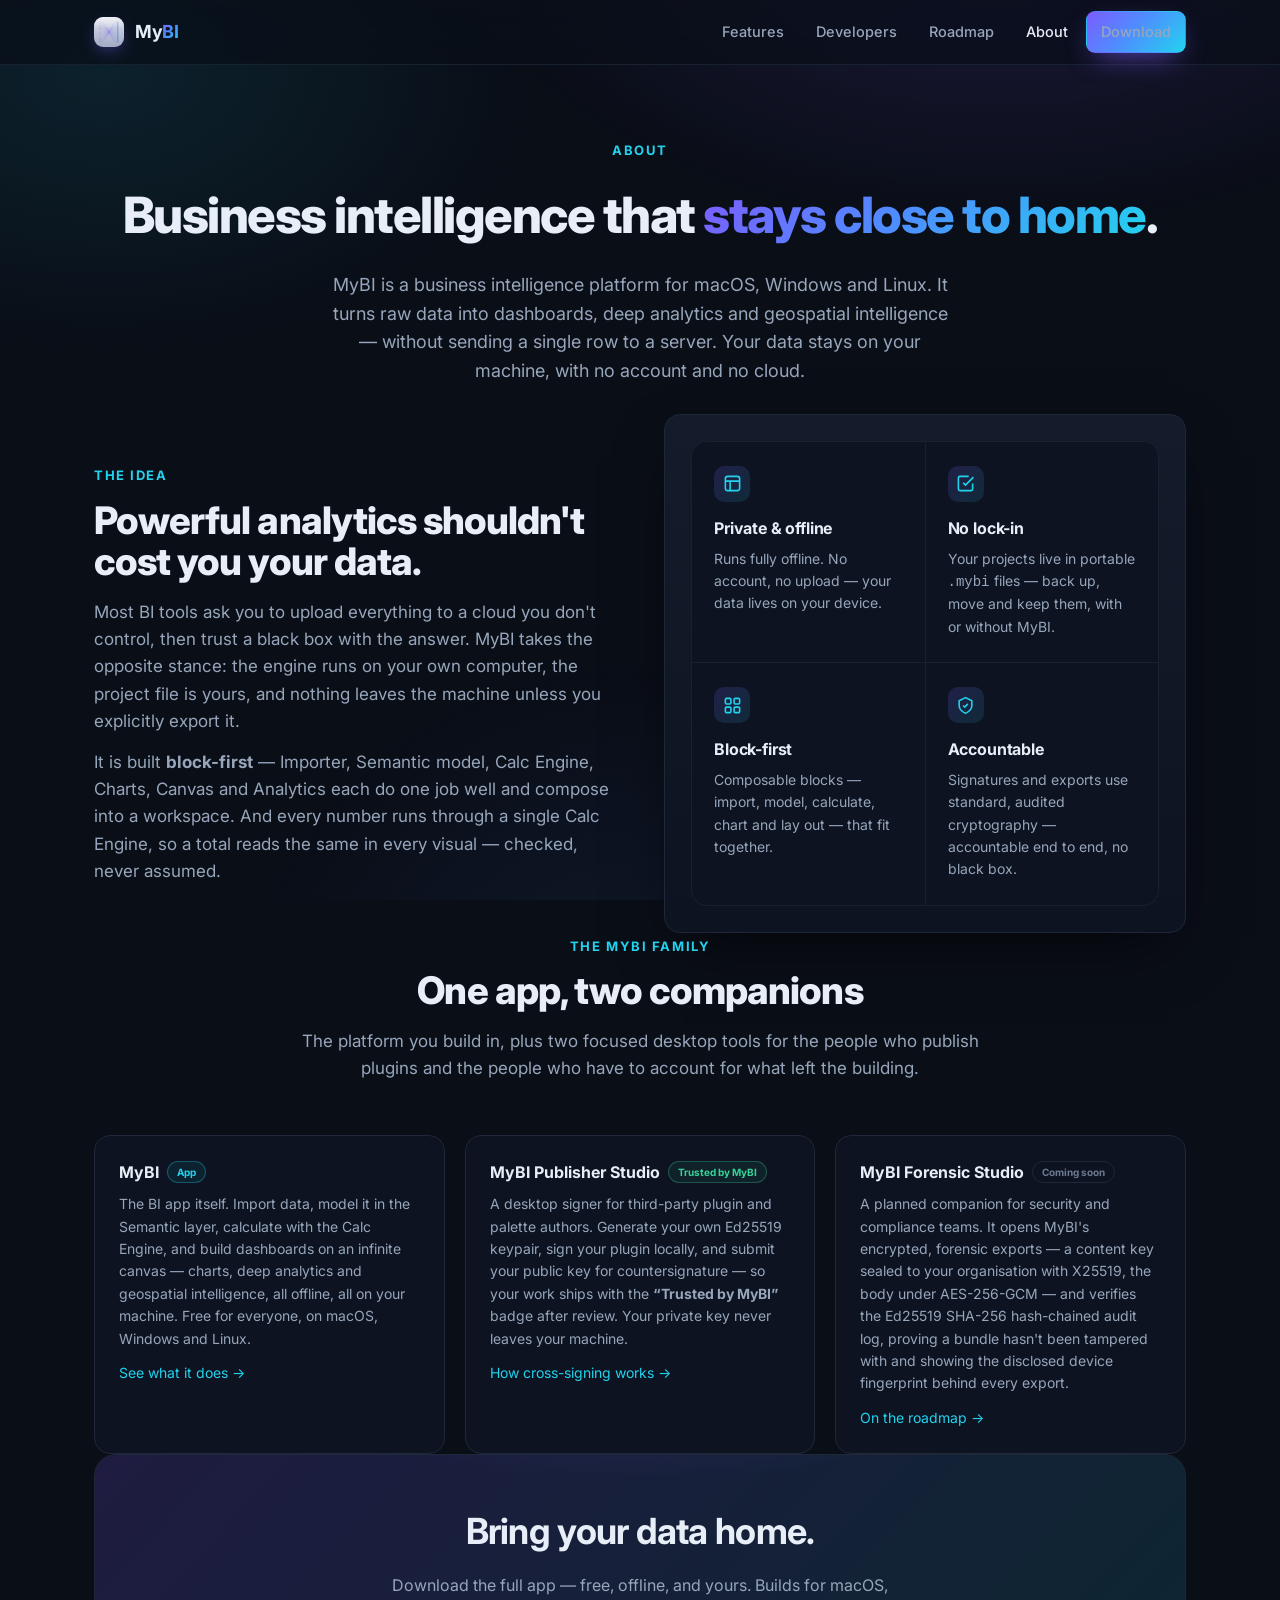
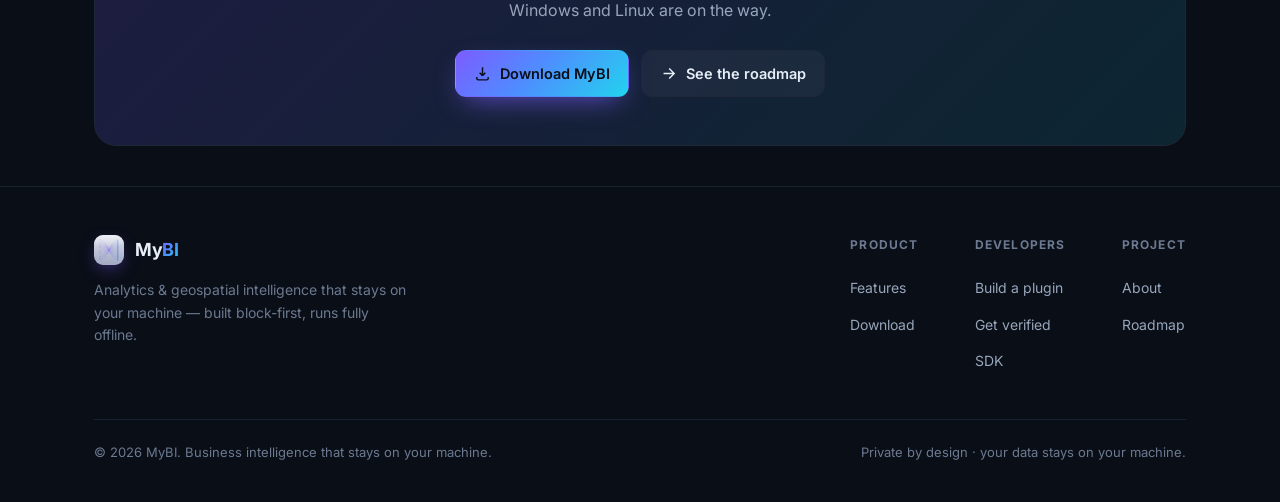
==== about.html @ 0aa57878 "Initial release" ====
<!DOCTYPE html>
<html lang="en">
<head>
<meta charset="UTF-8" />
<meta name="viewport" content="width=device-width, initial-scale=1" />
<title>MyBI — About</title>
<meta name="description" content="About MyBI — a business intelligence platform built block-first, with your data on your machine. Learn what MyBI stands for and meet the family of apps: MyBI, MyBI Publisher Studio and MyBI Forensic Studio." />
<meta name="theme-color" content="#0a0e17" />
<link rel="preconnect" href="https://fonts.googleapis.com" />
<link rel="preconnect" href="https://fonts.gstatic.com" crossorigin />
<link href="https://fonts.googleapis.com/css2?family=Inter:wght@400;500;600;700;800&display=swap" rel="stylesheet" />
<link rel="icon" type="image/svg+xml" href="assets/logo.svg" />
<meta property="og:title" content="MyBI — About" />
<meta property="og:description" content="A business intelligence platform built block-first — your data stays on your machine." />
<meta property="og:type" content="website" />
<link rel="stylesheet" href="assets/styles.css" />
</head>
<body>

<!-- ===================== NAV ===================== -->
<header class="nav">
  <div class="wrap nav-inner">
    <a class="brand" href="index.html" aria-label="MyBI home">
      <img class="logo" src="assets/logo.svg" alt="" aria-hidden="true" />
      <span>My<b>BI</b></span>
    </a>
    <nav class="nav-links">
      <a href="index.html#features">Features</a>
      <a href="build-plugin.html">Developers</a>
      <a href="roadmap.html">Roadmap</a>
      <a href="about.html" class="active">About</a>
      <a class="btn btn-primary btn-sm" href="index.html#download">Download</a>
    </nav>
  </div>
</header>

<main>

<!-- ===================== HERO ===================== -->
<section class="page-hero wrap">
  <span class="kicker">About</span>
  <h1>Business intelligence that <span class="g">stays close to home</span>.</h1>
  <p>MyBI is a business intelligence platform for macOS, Windows and Linux. It turns raw data into dashboards, deep analytics and geospatial intelligence — without sending a single row to a server. Your data stays on your machine, with no account and no cloud.</p>
</section>

<!-- ===================== STORY ===================== -->
<section class="wrap">
  <div class="split">
    <div>
      <span class="kicker">The idea</span>
      <h2 class="sec-title" style="text-align:left">Powerful analytics shouldn't cost you your data.</h2>
      <p class="sec-sub" style="margin:0 0 14px">Most BI tools ask you to upload everything to a cloud you don't control, then trust a black box with the answer. MyBI takes the opposite stance: the engine runs on your own computer, the project file is yours, and nothing leaves the machine unless you explicitly export it.</p>
      <p class="sec-sub" style="margin:0">It is built <b>block-first</b> — Importer, Semantic model, Calc Engine, Charts, Canvas and Analytics each do one job well and compose into a workspace. And every number runs through a single Calc Engine, so a total reads the same in every visual — checked, never assumed.</p>
    </div>
    <div class="split-media">
      <div class="principles" style="grid-template-columns:1fr 1fr">
        <div class="p">
          <div class="ic"><svg viewBox="0 0 24 24" fill="none" stroke="currentColor" stroke-width="2"><rect x="3" y="3" width="18" height="18" rx="3"/><path d="M3 9h18M9 21V9"/></svg></div>
          <h3>Private &amp; offline</h3>
          <p>Runs fully offline. No account, no upload — your data lives on your device.</p>
        </div>
        <div class="p">
          <div class="ic"><svg viewBox="0 0 24 24" fill="none" stroke="currentColor" stroke-width="2"><path d="M9 11l3 3L22 4"/><path d="M21 12v7a2 2 0 0 1-2 2H5a2 2 0 0 1-2-2V5a2 2 0 0 1 2-2h11"/></svg></div>
          <h3>No lock-in</h3>
          <p>Your projects live in portable <code>.mybi</code> files — back up, move and keep them, with or without MyBI.</p>
        </div>
        <div class="p">
          <div class="ic"><svg viewBox="0 0 24 24" fill="none" stroke="currentColor" stroke-width="2"><rect x="3" y="3" width="7" height="7" rx="1.5"/><rect x="14" y="3" width="7" height="7" rx="1.5"/><rect x="3" y="14" width="7" height="7" rx="1.5"/><rect x="14" y="14" width="7" height="7" rx="1.5"/></svg></div>
          <h3>Block-first</h3>
          <p>Composable blocks — import, model, calculate, chart and lay out — that fit together.</p>
        </div>
        <div class="p">
          <div class="ic"><svg viewBox="0 0 24 24" fill="none" stroke="currentColor" stroke-width="2"><path d="M12 2 4 6v6c0 5 3.4 7.7 8 10 4.6-2.3 8-5 8-10V6Z"/><path d="m9 12 2 2 4-4"/></svg></div>
          <h3>Accountable</h3>
          <p>Signatures and exports use standard, audited cryptography — accountable end to end, no black box.</p>
        </div>
      </div>
    </div>
  </div>
</section>

<!-- ===================== THE FAMILY ===================== -->
<section class="wrap">
  <div class="sec-head">
    <span class="kicker">The MyBI family</span>
    <h2 class="sec-title">One app, two companions</h2>
    <p class="sec-sub">The platform you build in, plus two focused desktop tools for the people who publish plugins and the people who have to account for what left the building.</p>
  </div>
  <div class="tiers">

    <div class="tier-card">
      <h3>MyBI <span class="badge mybi">App</span></h3>
      <p>The BI app itself. Import data, model it in the Semantic layer, calculate with the Calc Engine, and build dashboards on an infinite canvas — charts, deep analytics and geospatial intelligence, all offline, all on your machine. Free for everyone, on macOS, Windows and Linux.</p>
      <p style="margin-top:12px"><a href="index.html#features" style="color:var(--brand-2)">See what it does →</a></p>
    </div>

    <div class="tier-card">
      <h3>MyBI Publisher Studio <span class="badge trusted">Trusted by MyBI</span></h3>
      <p>A desktop signer for third-party plugin and palette authors. Generate your own Ed25519 keypair, sign your plugin locally, and submit your public key for countersignature — so your work ships with the <b>“Trusted by MyBI”</b> badge after review. Your private key never leaves your machine.</p>
      <p style="margin-top:12px"><a href="verify.html" style="color:var(--brand-2)">How cross-signing works →</a></p>
    </div>

    <div class="tier-card">
      <h3>MyBI Forensic Studio <span class="badge">Coming soon</span></h3>
      <p>A planned companion for security and compliance teams. It opens MyBI's encrypted, forensic exports — a content key sealed to your organisation with X25519, the body under AES-256-GCM — and verifies the Ed25519 SHA-256 hash-chained audit log, proving a bundle hasn't been tampered with and showing the disclosed device fingerprint behind every export.</p>
      <p style="margin-top:12px"><a href="roadmap.html" style="color:var(--brand-2)">On the roadmap →</a></p>
    </div>

  </div>
</section>



<!-- ===================== CTA ===================== -->
<section class="wrap">
  <div class="cta-band">
    <h2>Bring your data home.</h2>
    <p>Download the full app — free, offline, and yours. Builds for macOS, Windows and Linux are on the way.</p>
    <div class="hero-cta">
      <a class="btn btn-primary" href="index.html#download">
        <svg viewBox="0 0 24 24" fill="none" stroke="currentColor" stroke-width="2"><path d="M12 3v12m0 0 4-4m-4 4-4-4M4 17v2a2 2 0 0 0 2 2h12a2 2 0 0 0 2-2v-2"/></svg>
        Download MyBI
      </a>
      <a class="btn btn-ghost" href="roadmap.html">
        <svg viewBox="0 0 24 24" fill="none" stroke="currentColor" stroke-width="2"><path d="M5 12h14M13 5l7 7-7 7"/></svg>
        See the roadmap
      </a>
    </div>
  </div>
</section>

</main>

<footer>
  <div class="wrap">
    <div class="foot-grid">
      <div class="foot-brand">
        <a class="brand" href="index.html">
          <img class="logo" src="assets/logo.svg" alt="" aria-hidden="true" />
          <span>My<b>BI</b></span>
        </a>
        <p>Analytics &amp; geospatial intelligence that stays on your machine — built block-first, runs fully offline.</p>
      </div>
      <div class="foot-cols">
        <div class="foot-col">
          <h4>Product</h4>
          <a href="index.html#features">Features</a>
          <a href="index.html#download">Download</a>
        </div>
        <div class="foot-col">
          <h4>Developers</h4>
          <a href="build-plugin.html">Build a plugin</a>
          <a href="verify.html">Get verified</a>
          <a href="build-plugin.html">SDK</a>
        </div>
        <div class="foot-col">
          <h4>Project</h4>
          <a href="about.html">About</a>
          <a href="roadmap.html">Roadmap</a>
        </div>
      </div>
    </div>
    <div class="foot-bottom">
      <span>© <span id="year">2026</span> MyBI. Business intelligence that stays on your machine.</span>
      <span>Private by design · your data stays on your machine.</span>
    </div>
  </div>
</footer>

<script src="assets/main.js"></script>
</body>
</html>
---- assets/styles.css ----
/* MyBI — customer-facing site
   Pure static CSS, dark-first, responsive. No build step. */

:root {
  --bg: #0a0e17;
  --bg-soft: #0d1320;
  --panel: #111827;
  --panel-2: #141c2b;
  --border: #1e2838;
  --border-soft: #18212f;
  --text: #e7eef7;
  --muted: #97a6bb;
  --faint: #6b7a90;
  --brand: #7c5cff;
  --brand-2: #22d3ee;
  --brand-3: #4f8cff;
  --good: #36d399;
  --warn: #fbbf24;
  --idle: #5b6b82;
  --grad: linear-gradient(135deg, #7c5cff 0%, #4f8cff 45%, #22d3ee 100%);
  --grad-soft: linear-gradient(135deg, rgba(124,92,255,.18), rgba(34,211,238,.12));
  --shadow: 0 24px 60px -20px rgba(0,0,0,.7);
  --radius: 16px;
  --radius-sm: 10px;
  --maxw: 1140px;
  --font: "Inter", system-ui, -apple-system, "Segoe UI", Roboto, Helvetica, Arial, sans-serif;
  --mono: ui-monospace, SFMono-Regular, "SF Mono", Menlo, Consolas, monospace;
}

* { box-sizing: border-box; }

html { scroll-behavior: smooth; scroll-padding-top: 90px; }

body {
  margin: 0;
  font-family: var(--font);
  background: var(--bg);
  color: var(--text);
  line-height: 1.6;
  -webkit-font-smoothing: antialiased;
  text-rendering: optimizeLegibility;
  overflow-x: hidden;
}

/* ambient background glow */
body::before {
  content: "";
  position: fixed;
  inset: 0;
  z-index: -1;
  background:
    radial-gradient(900px 500px at 78% -8%, rgba(124,92,255,.16), transparent 60%),
    radial-gradient(800px 520px at 8% 8%, rgba(34,211,238,.10), transparent 55%),
    radial-gradient(700px 700px at 50% 120%, rgba(79,140,255,.10), transparent 60%);
}

a { color: inherit; text-decoration: none; }
img { max-width: 100%; display: block; }

.wrap { width: 100%; max-width: var(--maxw); margin: 0 auto; padding: 0 24px; }

/* ---------- Nav ---------- */
.nav {
  position: sticky;
  top: 0;
  z-index: 50;
  backdrop-filter: saturate(140%) blur(14px);
  background: rgba(10,14,23,.72);
  border-bottom: 1px solid var(--border-soft);
}
.nav-inner {
  display: flex;
  align-items: center;
  gap: 28px;
  height: 64px;
}
.brand { display: flex; align-items: center; gap: 11px; font-weight: 700; letter-spacing: -.02em; font-size: 18px; }
.brand .logo { width: 30px; height: 30px; border-radius: 9px; flex: 0 0 auto; box-shadow: 0 6px 18px -6px rgba(124,92,255,.7); }
.brand b { background: var(--grad); -webkit-background-clip: text; background-clip: text; color: transparent; }
.nav-links { display: flex; gap: 4px; margin-left: auto; align-items: center; }
.nav-links a {
  padding: 8px 14px; border-radius: 9px; color: var(--muted);
  font-size: 14.5px; font-weight: 500; transition: color .15s, background .15s;
}
.nav-links a:hover { color: var(--text); background: rgba(255,255,255,.04); }
.nav-links a.active { color: var(--text); }

/* ---------- Buttons ---------- */
.btn {
  display: inline-flex; align-items: center; gap: 9px;
  padding: 11px 18px; border-radius: 11px; font-weight: 600; font-size: 14.5px;
  border: 1px solid transparent; cursor: pointer; transition: transform .12s, box-shadow .18s, background .18s, border-color .18s;
  white-space: nowrap;
}
.btn svg { width: 17px; height: 17px; }
.btn-primary { background: var(--grad); color: #0a0e17; box-shadow: 0 10px 28px -10px rgba(124,92,255,.8); }
.btn-primary:hover { transform: translateY(-1px); box-shadow: 0 16px 36px -12px rgba(124,92,255,.9); }
.btn-ghost { background: rgba(255,255,255,.04); border-color: var(--border); color: var(--text); }
.btn-ghost:hover { background: rgba(255,255,255,.08); border-color: #2a3850; }
.btn-sm { padding: 8px 14px; font-size: 13.5px; border-radius: 9px; }

/* ---------- Hero ---------- */
.hero { padding: 84px 0 56px; position: relative; }
.hero-grid { display: grid; grid-template-columns: 1.05fr .95fr; gap: 56px; align-items: center; }
.eyebrow {
  display: inline-flex; align-items: center; gap: 8px; font-size: 13px; font-weight: 600;
  color: var(--brand-2); background: rgba(34,211,238,.08); border: 1px solid rgba(34,211,238,.2);
  padding: 5px 12px; border-radius: 999px; margin-bottom: 22px; letter-spacing: .01em;
}
.eyebrow .dot { width: 7px; height: 7px; border-radius: 50%; background: var(--brand-2); box-shadow: 0 0 10px var(--brand-2); }
h1.hero-title {
  font-size: clamp(38px, 5.4vw, 60px); line-height: 1.04; letter-spacing: -.03em;
  margin: 0 0 20px; font-weight: 800;
}
h1.hero-title .g { background: var(--grad); -webkit-background-clip: text; background-clip: text; color: transparent; }
.hero-sub { font-size: clamp(16px, 1.5vw, 19px); color: var(--muted); max-width: 560px; margin: 0 0 30px; }
.hero-cta { display: flex; gap: 12px; flex-wrap: wrap; align-items: center; }
.hero-meta { display: flex; gap: 20px; flex-wrap: wrap; margin-top: 30px; color: var(--faint); font-size: 13.5px; }
.hero-meta span { display: inline-flex; align-items: center; gap: 7px; }
.hero-meta svg { width: 15px; height: 15px; color: var(--brand-2); }

/* ---------- App mockup ---------- */
.mock {
  height: 400px; display: flex; flex-direction: column;
  border: 1px solid var(--border); border-radius: 16px; overflow: hidden;
  background: linear-gradient(180deg, #0e1623, #0b111c);
  box-shadow: var(--shadow); position: relative;
}
.mock::after { content:""; position:absolute; inset:0; pointer-events:none; box-shadow: inset 0 1px 0 rgba(255,255,255,.04); border-radius:16px; }
.mock-bar { flex: 0 0 auto; display: flex; align-items: center; gap: 7px; padding: 11px 14px; border-bottom: 1px solid var(--border-soft); background: rgba(255,255,255,.015); }
.mock-bar i { width: 11px; height: 11px; border-radius: 50%; display: inline-block; }
.mock-bar i:nth-child(1){ background:#ff5f57; } .mock-bar i:nth-child(2){ background:#febc2e; } .mock-bar i:nth-child(3){ background:#28c840; }
.mock-bar .tt { margin-left: 10px; font-size: 12px; color: var(--faint); font-family: var(--mono); }
.mock-body { display: grid; grid-template-columns: 46px 1fr; flex: 1; min-height: 0; }
.mock-rail { position: relative; border-right: 1px solid var(--border-soft); padding: 8px 0; display: flex; flex-direction: column; gap: 8px; align-items: center; }
.rail-pill { position: absolute; left: 8px; top: 8px; width: 30px; height: 30px; border-radius: 9px; background: var(--grad); box-shadow: 0 6px 16px -8px rgba(124,92,255,.85); transition: transform .45s cubic-bezier(.4,0,.2,1); z-index: 0; }
.mr-ic { position: relative; z-index: 1; width: 30px; height: 30px; border-radius: 9px; display: grid; place-items: center; color: var(--muted); transition: color .3s; }
.mr-ic svg { width: 16px; height: 16px; }
.mr-ic.on { color: #fff; }
.mock-canvas { padding: 16px; display: grid; grid-template-columns: 1fr 1fr; grid-auto-rows: minmax(78px, auto); gap: 12px; }
.card-mini { border: 1px solid var(--border-soft); border-radius: 10px; background: rgba(255,255,255,.02); padding: 12px; display:flex; flex-direction:column; gap:9px; }
.card-mini .lbl { font-size: 10.5px; color: var(--faint); text-transform: uppercase; letter-spacing: .08em; }
.kpi .num { font-size: 24px; font-weight: 800; letter-spacing: -.02em; }
.kpi .num.g { background: var(--grad); -webkit-background-clip:text; background-clip:text; color:transparent; }
.bars { display: flex; align-items: flex-end; gap: 7px; height: 62px; }
.bars span { flex: 1; border-radius: 4px 4px 0 0; background: linear-gradient(180deg, var(--brand), rgba(124,92,255,.25)); }
.bars span:nth-child(2){ background: linear-gradient(180deg, var(--brand-3), rgba(79,140,255,.25)); }
.bars span:nth-child(3){ background: linear-gradient(180deg, var(--brand-2), rgba(34,211,238,.25)); }
.spark { height: 62px; width: 100%; }
.donut { width: 60px; height: 60px; border-radius: 50%; margin: 2px auto; background:
  conic-gradient(var(--brand) 0 38%, var(--brand-3) 38% 67%, var(--brand-2) 67% 100%); position: relative; }
.donut::after { content:""; position:absolute; inset:14px; border-radius:50%; background:#0c1320; }
.span-2 { grid-column: span 2; }

/* hero auto-playing showcase (carousel of areas) */
.mock-progress { flex: 0 0 auto; height: 2px; background: rgba(255,255,255,.06); }
.mock-progress > i { display: block; height: 100%; width: 0; background: var(--grad); }
.mock-stage { position: relative; flex: 1; min-height: 0; overflow: hidden; }
.mock-slide { position: absolute; inset: 0; opacity: 0; transform: translateY(10px); transition: opacity .5s ease, transform .5s ease; pointer-events: none; }
.mock-slide.on { opacity: 1; transform: none; }
.mock-pad { padding: 14px 16px; height: 100%; box-sizing: border-box; display: flex; flex-direction: column; }
.mock-pad.mid { justify-content: center; }
.mock-pad.mock-center { display: grid; place-items: center; }
.mock-pad .side-title { font-size: 10px; text-transform: uppercase; letter-spacing: .08em; color: var(--faint); margin: 0 0 10px; }
.mini-tbl { width: 100%; border-collapse: collapse; font-size: 11.5px; }
.mini-tbl th { text-align: left; color: var(--faint); font-weight: 600; text-transform: uppercase; font-size: 9px; letter-spacing: .04em; padding: 6px 10px; background: rgba(255,255,255,.03); border-bottom: 1px solid var(--border-soft); }
.mini-tbl td { color: var(--muted); padding: 7px 10px; border-bottom: 1px solid var(--border-soft); }
.mini-tbl td:nth-child(n+2) { text-align: right; font-variant-numeric: tabular-nums; color: var(--text); }
.mini-tbl tr:hover td { background: rgba(255,255,255,.02); }
.mini-model { width: 100%; height: auto; max-height: 100%; }
.mock-pad .plug { padding: 8px; border: 1px solid var(--border-soft); border-radius: 9px; margin-bottom: 8px; background: rgba(255,255,255,.02); }
.mock-pad .prow { padding: 8px; border: 1px solid var(--border-soft); border-radius: 9px; margin-bottom: 8px; background: rgba(255,255,255,.02); }
.mock-cap { flex: 0 0 auto; display: flex; align-items: center; justify-content: space-between; gap: 10px; padding: 9px 14px; border-top: 1px solid var(--border-soft); background: rgba(255,255,255,.015); }
.mock-cap .cap-txt { font-size: 11.5px; color: var(--muted); }
.mock-cap .cap-txt b { color: var(--text); }
.mock-cap .cap-dots { display: flex; gap: 5px; align-items: center; }
.mock-cap .cap-dots i { width: 6px; height: 6px; border-radius: 50%; background: rgba(255,255,255,.16); transition: background .3s, width .3s; }
.mock-cap .cap-dots i.on { width: 16px; border-radius: 3px; background: var(--grad); }

/* ---------- Section scaffolding ---------- */
section { padding: 80px 0; }
.sec-head { max-width: 720px; margin: 0 auto 52px; text-align: center; }
.sec-head.left { text-align: left; margin-left: 0; }
.kicker { display: inline-block; color: var(--brand-2); font-weight: 700; font-size: 13px; letter-spacing: .12em; text-transform: uppercase; margin-bottom: 6px; }
h2.sec-title { font-size: clamp(27px, 3.4vw, 38px); letter-spacing: -.025em; margin: 8px 0 16px; font-weight: 800; line-height: 1.1; }
.sec-sub { color: var(--muted); font-size: 17px; margin: 0; }

/* ---------- Principles strip ---------- */
.principles { display: grid; grid-template-columns: repeat(4, 1fr); gap: 1px; background: var(--border-soft); border: 1px solid var(--border-soft); border-radius: var(--radius); overflow: hidden; }
.principles .p { background: var(--bg-soft); padding: 24px 22px; }
.principles .p .ic { width: 36px; height: 36px; border-radius: 10px; background: var(--grad-soft); display: grid; place-items: center; margin-bottom: 14px; color: var(--brand-2); }
.principles .p .ic svg { width: 19px; height: 19px; }
.principles .p h3 { font-size: 16px; margin: 0 0 6px; letter-spacing: -.01em; }
.principles .p p { margin: 0; color: var(--muted); font-size: 14px; }

/* ---------- Feature grid ---------- */
.features { display: grid; grid-template-columns: repeat(3, 1fr); gap: 22px; }
.feature {
  border: 1px solid var(--border); border-radius: var(--radius); background: linear-gradient(180deg, var(--panel), var(--bg-soft));
  padding: 26px 24px; transition: transform .16s, border-color .16s, box-shadow .16s; position: relative;
}
.feature:hover { transform: translateY(-3px); border-color: #2b3a54; box-shadow: 0 20px 40px -24px rgba(0,0,0,.8); }
.feature .ic { width: 44px; height: 44px; border-radius: 12px; background: var(--grad-soft); border: 1px solid var(--border); display: grid; place-items: center; color: var(--brand-2); margin-bottom: 18px; }
.feature .ic svg { width: 22px; height: 22px; }
.feature h3 { margin: 0 0 11px; font-size: 18.5px; letter-spacing: -.015em; }
.feature p { margin: 0; color: var(--muted); font-size: 14.5px; }
.feature .tag { position: absolute; top: 20px; right: 20px; font-size: 11px; font-weight: 700; color: var(--warn); background: rgba(251,191,36,.1); border: 1px solid rgba(251,191,36,.25); padding: 3px 9px; border-radius: 999px; }

/* ---------- Split highlight ---------- */
.split { display: grid; grid-template-columns: 1fr 1fr; gap: 48px; align-items: center; }
.split.rev .split-media { order: -1; }
.split-media {
  border: 1px solid var(--border); border-radius: var(--radius); padding: 26px; background: linear-gradient(180deg, var(--panel-2), var(--bg-soft));
  box-shadow: var(--shadow);
}
.bullet-list { list-style: none; padding: 0; margin: 22px 0 0; display: grid; gap: 14px; }
.bullet-list li { display: flex; gap: 12px; color: var(--muted); font-size: 15px; }
.bullet-list li svg { width: 20px; height: 20px; color: var(--good); flex: 0 0 auto; margin-top: 2px; }
.bullet-list li b { color: var(--text); font-weight: 600; }

/* flow diagram (one source of truth) */
.flow { display: grid; gap: 12px; }
.flow .node { border: 1px solid var(--border-soft); border-radius: 12px; padding: 13px 16px; background: rgba(255,255,255,.02); display: flex; align-items: center; gap: 12px; font-size: 14px; }
.flow .node .b { width: 30px; height: 30px; border-radius: 8px; background: var(--grad-soft); display:grid; place-items:center; color: var(--brand-2); flex:0 0 auto; }
.flow .node .b svg { width: 16px; height: 16px; }
.flow .core { background: var(--grad); color: #0a0e17; border-color: transparent; font-weight: 700; }
.flow .core .b { background: rgba(10,14,23,.18); color: #0a0e17; }
.flow .arrow { text-align: center; color: var(--faint); font-size: 18px; line-height: 1; }
.flow .row { display: grid; grid-template-columns: 1fr 1fr; gap: 12px; }

/* ai chips */
.ai-chips { display: flex; flex-wrap: wrap; gap: 10px; margin-top: 6px; }
.ai-chip { border: 1px solid var(--border); background: rgba(255,255,255,.03); border-radius: 999px; padding: 8px 15px; font-size: 13.5px; color: var(--muted); display:inline-flex; align-items:center; gap:8px; }
.ai-chip .dot { width: 8px; height: 8px; border-radius: 50%; background: var(--brand-2); }

/* ---------- Open source / trust ---------- */
.trust-lead {
  border: 1px solid var(--border); border-radius: var(--radius); padding: 30px 32px;
  background: var(--grad-soft); display: grid; grid-template-columns: 1fr auto; gap: 26px;
  align-items: center; margin-bottom: 18px; position: relative; overflow: hidden;
}
.trust-lead::before { content:""; position:absolute; inset:0; background: radial-gradient(520px 180px at 12% -30%, rgba(124,92,255,.22), transparent 70%); pointer-events:none; }
.trust-lead .tl-txt { position: relative; }
.trust-lead h3 { margin: 0 0 8px; font-size: 21px; letter-spacing: -.02em; }
.trust-lead p { margin: 0; color: var(--muted); font-size: 15px; max-width: 620px; }
.trust-lead .tl-cta { position: relative; display: flex; gap: 10px; flex-wrap: wrap; }
.feature--open .ic { color: var(--good); background: rgba(54,211,153,.1); border-color: rgba(54,211,153,.22); }
.trust-note {
  display: flex; gap: 12px; align-items: flex-start; margin-top: 18px; padding: 16px 18px;
  border: 1px solid var(--border-soft); border-radius: 12px; background: rgba(255,255,255,.02);
  color: var(--muted); font-size: 14px;
}
.trust-note svg { width: 19px; height: 19px; color: var(--brand-2); flex: 0 0 auto; margin-top: 1px; }
.trust-note b { color: var(--text); }

/* ---------- Tech strip ---------- */
.tech { display: grid; grid-template-columns: repeat(4,1fr); gap: 16px; }
.tech .t { border: 1px solid var(--border); border-radius: 12px; padding: 20px; background: var(--bg-soft); }
.tech .t .k { font-family: var(--mono); font-size: 12px; color: var(--brand-2); letter-spacing: .02em; }
.tech .t .v { font-weight: 700; margin-top: 6px; font-size: 15.5px; letter-spacing: -.01em; }
.tech .t p { margin: 6px 0 0; color: var(--faint); font-size: 13px; }

/* ---------- Download ---------- */
.download { position: relative; }
.dl-grid { display: grid; grid-template-columns: repeat(3, 1fr); gap: 16px; margin-top: 8px; }
.dl-card {
  border: 1px solid var(--border); border-radius: var(--radius); padding: 26px 22px; text-align: center;
  background: linear-gradient(180deg, var(--panel), var(--bg-soft)); position: relative; overflow: hidden;
}
.dl-card .os { width: 46px; height: 46px; margin: 0 auto 14px; color: var(--text); }
.dl-card .os svg { width: 100%; height: 100%; }
.dl-card h3 { margin: 0 0 4px; font-size: 18px; }
.dl-card .desc { color: var(--faint); font-size: 13px; margin: 0 0 18px; min-height: 34px; }
.dl-btn {
  width: 100%; display: inline-flex; align-items: center; justify-content: center; gap: 9px;
  padding: 11px 16px; border-radius: 10px; font-weight: 600; font-size: 14px;
  background: rgba(255,255,255,.04); border: 1px solid var(--border); color: var(--muted); cursor: not-allowed;
}
.dl-btn .soon { font-size: 11px; font-weight: 700; color: var(--warn); background: rgba(251,191,36,.12); border: 1px solid rgba(251,191,36,.28); padding: 2px 8px; border-radius: 999px; }
.dl-card.store { background: linear-gradient(180deg, var(--panel-2), var(--bg-soft)); }
.dl-note { text-align: center; color: var(--faint); font-size: 13.5px; margin-top: 22px; }
.dl-note a { color: var(--brand-2); border-bottom: 1px dotted rgba(34,211,238,.4); }

/* ---------- CTA banner ---------- */
.cta-band {
  border: 1px solid var(--border); border-radius: 22px; padding: 48px; text-align: center;
  background: var(--grad-soft); position: relative; overflow: hidden;
}
.cta-band::before { content:""; position:absolute; inset:0; background: radial-gradient(600px 200px at 50% -40%, rgba(124,92,255,.25), transparent 70%); }
.cta-band h2 { font-size: clamp(26px, 3.4vw, 36px); margin: 0 0 12px; letter-spacing: -.02em; position: relative; }
.cta-band p { color: var(--muted); margin: 0 auto 26px; max-width: 540px; position: relative; }
.cta-band .hero-cta { justify-content: center; position: relative; }

/* ---------- Footer ---------- */
footer { border-top: 1px solid var(--border-soft); padding: 48px 0 40px; margin-top: 40px; }
.foot-grid { display: flex; justify-content: space-between; align-items: flex-start; gap: 40px; flex-wrap: wrap; }
.foot-brand { max-width: 320px; }
.foot-brand p { color: var(--faint); font-size: 14px; margin: 14px 0 0; }
.foot-cols { display: flex; gap: 56px; flex-wrap: wrap; }
.foot-col h4 { font-size: 12px; text-transform: uppercase; letter-spacing: .1em; color: var(--faint); margin: 0 0 16px; }
.foot-col a { display: block; color: var(--muted); font-size: 14px; padding: 7px 0; }
.foot-col a:hover { color: var(--text); }
.foot-bottom { display: flex; justify-content: space-between; gap: 16px; flex-wrap: wrap; margin-top: 40px; padding-top: 22px; border-top: 1px solid var(--border-soft); color: var(--faint); font-size: 13px; }
.badge-oss { display:inline-flex; align-items:center; gap:7px; border:1px solid var(--border); border-radius:999px; padding:5px 12px; font-size:12.5px; color:var(--muted); }

/* ---------- Roadmap page ---------- */
.rm-stats { display: grid; grid-template-columns: repeat(4, 1fr); gap: 16px; margin: 8px 0 8px; }
.rm-stat { border: 1px solid var(--border); border-radius: var(--radius); padding: 22px; background: var(--bg-soft); text-align: center; }
.rm-stat .n { font-size: 34px; font-weight: 800; letter-spacing: -.03em; line-height: 1; }
.rm-stat .n.g { background: var(--grad); -webkit-background-clip:text; background-clip:text; color:transparent; }
.rm-stat .l { color: var(--muted); font-size: 13.5px; margin-top: 8px; }
.progress-track { height: 12px; border-radius: 999px; background: var(--panel); border: 1px solid var(--border); overflow: hidden; display: flex; margin: 26px 0 6px; }
.progress-track .seg-done { background: var(--grad); }
.progress-track .seg-prog { background: repeating-linear-gradient(45deg, var(--warn), var(--warn) 6px, rgba(251,191,36,.55) 6px, rgba(251,191,36,.55) 12px); }
.progress-legend { display: flex; gap: 20px; flex-wrap: wrap; color: var(--muted); font-size: 13.5px; justify-content: center; margin-top: 14px; }
.progress-legend span { display: inline-flex; align-items: center; gap: 8px; }
.dotsq { width: 11px; height: 11px; border-radius: 3px; display: inline-block; }
.dotsq.done { background: var(--brand); } .dotsq.prog { background: var(--warn); } .dotsq.idle { background: var(--idle); }

.rm-group { margin-top: 40px; }
.rm-group > h3 { font-size: 14px; text-transform: uppercase; letter-spacing: .1em; color: var(--brand-2); margin: 0 0 4px; }
.rm-group > .gd { color: var(--faint); font-size: 14px; margin: 0 0 18px; }
.timeline { position: relative; padding-left: 28px; }
.timeline::before { content:""; position:absolute; left: 7px; top: 6px; bottom: 6px; width: 2px; background: var(--border); }
.rm-item { position: relative; padding: 0 0 22px; }
.rm-item::before { content:""; position:absolute; left: -28px; top: 5px; width: 16px; height: 16px; border-radius: 50%; background: var(--bg); border: 3px solid var(--idle); }
.rm-item.done::before { border-color: var(--brand); background: var(--brand); box-shadow: 0 0 0 4px rgba(124,92,255,.12); }
.rm-item.prog::before { border-color: var(--warn); box-shadow: 0 0 0 4px rgba(251,191,36,.12); }
.rm-row { border: 1px solid var(--border); border-radius: 12px; padding: 16px 18px; background: var(--bg-soft); transition: border-color .15s, transform .15s; }
.rm-item.done .rm-row { border-color: rgba(124,92,255,.3); }
.rm-row:hover { transform: translateX(2px); border-color: #2b3a54; }
.rm-row .top { display: flex; align-items: center; gap: 12px; flex-wrap: wrap; }
.rm-ph { font-family: var(--mono); font-size: 12px; color: var(--brand-2); background: rgba(34,211,238,.08); border: 1px solid rgba(34,211,238,.2); padding: 2px 9px; border-radius: 7px; }
.rm-row h4 { margin: 0; font-size: 16px; letter-spacing: -.01em; flex: 1 1 auto; min-width: 200px; }
.status { font-size: 11.5px; font-weight: 700; padding: 3px 11px; border-radius: 999px; display:inline-flex; align-items:center; gap:6px; white-space: nowrap; }
.status.done { color: var(--good); background: rgba(54,211,153,.1); border: 1px solid rgba(54,211,153,.28); }
.status.prog { color: var(--warn); background: rgba(251,191,36,.1); border: 1px solid rgba(251,191,36,.28); }
.status.idle { color: var(--faint); background: rgba(91,107,130,.1); border: 1px solid rgba(91,107,130,.3); }
.rm-row p { margin: 9px 0 0; color: var(--muted); font-size: 14px; }

.page-hero { padding: 72px 0 28px; text-align: center; }
.page-hero h1 { font-size: clamp(34px, 5vw, 50px); letter-spacing: -.03em; margin: 8px 0 16px; font-weight: 800; }
.page-hero h1 .g { background: var(--grad); -webkit-background-clip:text; background-clip:text; color:transparent; }
.page-hero p { color: var(--muted); font-size: 18px; max-width: 620px; margin: 0 auto; }

/* ---------- Interactive workspace demo ---------- */
.demo-wrap { overflow-x: auto; -webkit-overflow-scrolling: touch; border-radius: 16px; padding-bottom: 2px; }
.demo-win {
  min-width: 820px; max-width: 1040px; height: 600px; margin: 0 auto;
  display: flex; flex-direction: column;
  border: 1px solid var(--border); border-radius: 16px; overflow: hidden;
  background: linear-gradient(180deg, #0e1623, #0b111c); box-shadow: var(--shadow);
}
.demo-titlebar { display: flex; align-items: center; gap: 7px; padding: 10px 14px; border-bottom: 1px solid var(--border-soft); background: rgba(255,255,255,.015); }
.demo-titlebar i { width: 11px; height: 11px; border-radius: 50%; }
.demo-titlebar i:nth-child(1){ background:#ff5f57; } .demo-titlebar i:nth-child(2){ background:#febc2e; } .demo-titlebar i:nth-child(3){ background:#28c840; }
.demo-titlebar .ttl { margin-left: 10px; font-family: var(--mono); font-size: 12px; color: var(--faint); }

/* app top bar (breadcrumb + actions, like the real app) */
.demo-topbar { flex: 0 0 auto; display: flex; align-items: center; gap: 8px; padding: 9px 14px; border-bottom: 1px solid var(--border-soft); background: rgba(255,255,255,.02); }
.demo-topbar .tl { width: 11px; height: 11px; border-radius: 50%; flex: 0 0 auto; }
.demo-topbar .tl.r { background: #ff5f57; } .demo-topbar .tl.y { background: #febc2e; } .demo-topbar .tl.g { background: #28c840; }
.crumb { display: inline-flex; align-items: center; gap: 6px; font-size: 13px; color: var(--text); padding: 3px 8px; border-radius: 7px; cursor: default; white-space: nowrap; }
.crumb:first-of-type { margin-left: 6px; }
.crumb:hover { background: rgba(255,255,255,.05); }
.crumb svg { width: 14px; height: 14px; color: var(--brand-2); }
.crumb .car { color: var(--faint); font-size: 10px; }
.crumb-sep { color: var(--faint); }
.top-actions { margin-left: auto; display: flex; align-items: center; gap: 3px; }
.tac { font-size: 12.5px; color: var(--muted); padding: 6px 11px; border-radius: 8px; display: inline-flex; align-items: center; gap: 6px; cursor: default; white-space: nowrap; }
.tac:hover { background: rgba(255,255,255,.05); color: var(--text); }
.tac svg { width: 14px; height: 14px; }
.tac.pub { background: var(--grad); color: #0a0e17; font-weight: 600; }
.tac.pub:hover { color: #0a0e17; }
.demo-menu { display: flex; gap: 2px; padding: 5px 10px; border-bottom: 1px solid var(--border-soft); font-size: 12.5px; color: var(--muted); flex-wrap: wrap; }
.demo-menu span { padding: 3px 9px; border-radius: 6px; cursor: default; }
.demo-menu span:hover { background: rgba(255,255,255,.05); color: var(--text); }

.demo-ribbon { border-bottom: 1px solid var(--border-soft); }
.demo-tabs { display: flex; gap: 2px; padding: 0 10px; border-bottom: 1px solid var(--border-soft); }
.demo-tab { padding: 9px 14px; font-size: 13px; color: var(--muted); cursor: pointer; border-bottom: 2px solid transparent; margin-bottom: -1px; user-select: none; }
.demo-tab:hover { color: var(--text); }
.demo-tab.active { color: var(--text); border-bottom-color: var(--brand); }
.demo-ribbon-row { display: flex; align-items: stretch; gap: 0; padding: 8px 12px 5px; overflow-x: auto; background: rgba(255,255,255,.012); }
.rb-group { display: flex; flex-direction: column; align-items: center; padding: 0 12px; border-right: 1px solid var(--border-soft); }
.rb-group:last-child { border-right: none; }
.rb-btns { display: flex; gap: 2px; flex: 1; align-items: flex-start; }
.rb-glabel { font-size: 10px; color: var(--faint); margin-top: 5px; white-space: nowrap; letter-spacing: .02em; }
.rb-btn { display: flex; flex-direction: column; align-items: center; gap: 6px; padding: 6px 8px; border-radius: 8px; border: 1px solid transparent; min-width: 50px; cursor: pointer; color: var(--muted); user-select: none; }
.rb-btn:hover { background: rgba(255,255,255,.05); border-color: var(--border-soft); color: var(--text); }
.rb-btn:active { transform: translateY(1px); }
.rb-btn svg { width: 18px; height: 18px; color: var(--brand-2); }
.rb-btn span { font-size: 11px; }
.rb-sep { width: 1px; align-self: stretch; background: var(--border-soft); margin: 4px 4px; }

/* body = left rail | middle | right rail (rails run full height; ribbon lives in the middle, not over the rails) */
.demo-body { display: grid; grid-template-columns: 46px 1fr 46px; flex: 1; min-height: 0; }
.demo-body.no-rb { grid-template-columns: 46px 1fr; }
.demo-mid { display: flex; flex-direction: column; min-width: 0; min-height: 0; }
.demo-content { display: grid; flex: 1; min-height: 0; }
.demo-content.c-lcr { grid-template-columns: 196px 1fr 200px; }   /* side · centre · right */
.demo-content.c-cr  { grid-template-columns: 1fr 200px; }          /* centre · right (no side) */
.demo-content.c-lc  { grid-template-columns: 196px 1fr; }          /* side · centre (no right) */
.demo-actbar, .demo-rightbar { display: flex; flex-direction: column; align-items: center; gap: 6px; padding: 10px 0; }
.demo-actbar { border-right: 1px solid var(--border-soft); }
.demo-rightbar { border-left: 1px solid var(--border-soft); }
.demo-actbar .rail-ver { margin-top: auto; font-size: 9px; color: var(--faint); font-family: var(--mono); }
.act-ic { width: 32px; height: 32px; border-radius: 9px; display: grid; place-items: center; color: var(--muted); cursor: pointer; }
.act-ic:hover { background: rgba(255,255,255,.06); color: var(--text); }
.act-ic.active { color: #fff; background: var(--grad); box-shadow: 0 6px 16px -8px rgba(124,92,255,.8); }
.act-ic svg { width: 18px; height: 18px; }

.demo-side { border-right: 1px solid var(--border-soft); padding: 14px 12px; overflow: auto; }
.demo-right { border-left: 1px solid var(--border-soft); padding: 14px 12px; overflow: auto; }
.side-title { font-size: 11px; text-transform: uppercase; letter-spacing: .08em; color: var(--faint); margin: 0 0 12px; }
.tree-item, .field-item { display: flex; align-items: center; gap: 8px; padding: 5px 7px; border-radius: 7px; font-size: 13px; color: var(--muted); cursor: pointer; }
.tree-item:hover, .field-item:hover { background: rgba(255,255,255,.04); color: var(--text); }
.tree-item svg, .field-item svg { width: 15px; height: 15px; color: var(--brand-2); flex: 0 0 auto; }
.tree-item.indent { padding-left: 22px; }
.field-item .chk { width: 14px; height: 14px; border-radius: 4px; border: 1px solid var(--border); flex: 0 0 auto; }
.field-item.on .chk { background: var(--grad); border-color: transparent; }
.chip-grid { display: grid; grid-template-columns: 1fr 1fr; gap: 7px; }
.ctype { display: flex; flex-direction: column; align-items: center; gap: 5px; padding: 9px 4px; border: 1px solid var(--border-soft); border-radius: 9px; font-size: 11px; color: var(--muted); cursor: pointer; }
.ctype:hover { border-color: #2b3a54; color: var(--text); background: rgba(255,255,255,.03); }
.ctype svg { width: 18px; height: 18px; color: var(--brand-2); }
.rel { display: flex; align-items: center; gap: 8px; font-size: 12.5px; color: var(--muted); padding: 7px; border: 1px solid var(--border-soft); border-radius: 8px; margin-bottom: 7px; }
.rel .pill { margin-left: auto; font-size: 10px; color: var(--brand-2); }

.demo-canvas {
  padding: 16px;
  background:
    linear-gradient(rgba(255,255,255,.022) 1px, transparent 1px) 0 0/100% 28px,
    linear-gradient(90deg, rgba(255,255,255,.022) 1px, transparent 1px) 0 0/28px 100%;
  display: grid; grid-template-columns: 1fr 1fr; grid-auto-rows: minmax(88px, auto); gap: 12px; align-content: start;
}
.dcard { border: 1px solid var(--border-soft); border-radius: 10px; background: rgba(12,19,32,.88); padding: 12px; cursor: pointer; display: flex; flex-direction: column; gap: 8px; transition: border-color .15s, box-shadow .15s; }
.dcard:hover { border-color: #2b3a54; }
.dcard.sel { border-color: var(--brand); box-shadow: 0 0 0 3px rgba(124,92,255,.18); }
.dcard .lbl { font-size: 10.5px; text-transform: uppercase; letter-spacing: .07em; color: var(--faint); }
.dcard.span2 { grid-column: span 2; }

.drop { border: 1px dashed var(--border); border-radius: 8px; padding: 8px 10px; font-size: 12px; color: var(--faint); margin-bottom: 8px; }
.drop b { display: block; font-size: 10px; text-transform: uppercase; letter-spacing: .06em; color: var(--muted); margin-bottom: 4px; }
.drop .ftag { display: inline-block; background: var(--grad-soft); border: 1px solid var(--border); color: var(--text); border-radius: 6px; padding: 2px 8px; font-size: 11.5px; margin: 2px 3px 0 0; }
.toggle-row { display: flex; align-items: center; justify-content: space-between; font-size: 13px; color: var(--muted); padding: 7px 2px; }
.sw { width: 32px; height: 18px; border-radius: 999px; background: var(--border); position: relative; flex: 0 0 auto; cursor: pointer; transition: background .15s; }
.sw::after { content: ""; position: absolute; top: 2px; left: 2px; width: 14px; height: 14px; border-radius: 50%; background: #fff; transition: left .15s; }
.sw.on { background: var(--brand); } .sw.on::after { left: 16px; }
.swatches { display: flex; gap: 6px; margin-top: 6px; }
.swatches i { width: 18px; height: 18px; border-radius: 5px; cursor: pointer; }
.chat { display: flex; flex-direction: column; gap: 8px; }
.bubble { font-size: 12.5px; border-radius: 10px; padding: 8px 10px; max-width: 92%; }
.bubble.me { align-self: flex-end; background: var(--grad); color: #0a0e17; }
.bubble.ai { align-self: flex-start; background: rgba(255,255,255,.04); border: 1px solid var(--border-soft); color: var(--muted); }
.chat-input { display: flex; gap: 6px; align-items: center; border: 1px solid var(--border); border-radius: 9px; padding: 6px 10px; color: var(--faint); font-size: 12.5px; margin-top: 2px; }

.demo-status { flex: 0 0 auto; display: flex; align-items: center; gap: 10px; padding: 7px 14px; border-top: 1px solid var(--border-soft); font-size: 11.5px; color: var(--faint); background: rgba(255,255,255,.012); }
.demo-status .sheet { padding: 2px 10px; border-radius: 6px; background: rgba(255,255,255,.05); color: var(--muted); cursor: pointer; }
.demo-status .sheet.active { background: var(--grad); color: #0a0e17; font-weight: 600; }
.demo-status .sp { margin-left: auto; }
.demo-hint { text-align: center; color: var(--faint); font-size: 13.5px; margin-top: 16px; }
.demo-hint b { color: var(--brand-2); }

/* plugin / palette rows in the side panel */
.prow { display: flex; align-items: center; gap: 9px; padding: 6px 7px; border-radius: 7px; font-size: 13px; color: var(--muted); cursor: pointer; }
.prow:hover { background: rgba(255,255,255,.04); color: var(--text); }
.prow svg { width: 15px; height: 15px; color: var(--brand-2); flex: 0 0 auto; }
.prow .tier { margin-left: auto; font-size: 10px; padding: 2px 8px; border-radius: 999px; border: 1px solid var(--border); color: var(--faint); }
.prow .tier.mybi { color: var(--brand-2); border-color: rgba(34,211,238,.3); background: rgba(34,211,238,.08); }
.prow .tier.trusted { color: var(--good); border-color: rgba(54,211,153,.3); background: rgba(54,211,153,.08); }
.prow .mini { margin-left: auto; display: flex; gap: 4px; }
.prow .mini i { width: 12px; height: 12px; border-radius: 3px; }

/* per-area views: ribbon / center / right / footer all swap together */
.ribview { display: block; }
.demo-center { overflow: auto; position: relative; }
.cview { padding: 16px; min-height: 100%; }
.cview.canvas-view {
  background:
    linear-gradient(rgba(255,255,255,.022) 1px, transparent 1px) 0 0/100% 28px,
    linear-gradient(90deg, rgba(255,255,255,.022) 1px, transparent 1px) 0 0/28px 100%;
  display: grid; grid-template-columns: 1fr 1fr; grid-auto-rows: minmax(88px, auto); gap: 12px; align-content: start;
}
.footview { display: flex; align-items: center; gap: 10px; flex: 1; }
.footview .sp { margin-left: auto; }
.demo-rightbar.dim .act-ic { opacity: .4; }

/* data grid (Data area centre) */
.grid-tbl { width: 100%; border-collapse: collapse; font-size: 12.5px; }
.grid-tbl th, .grid-tbl td { text-align: left; padding: 7px 11px; border-bottom: 1px solid var(--border-soft); white-space: nowrap; }
.grid-tbl th { color: var(--faint); font-weight: 600; text-transform: uppercase; font-size: 10px; letter-spacing: .05em; position: sticky; top: 0; background: #0c1320; }
.grid-tbl td { color: var(--muted); }
.grid-tbl tr:hover td { background: rgba(255,255,255,.02); }
.grid-tbl td.num { text-align: right; font-variant-numeric: tabular-nums; color: var(--text); }
.grid-tbl .rownum { color: var(--faint); width: 24px; text-align: right; }

/* model diagram (Semantic area centre) */
.model { position: relative; min-height: 300px; height: 100%; }
.model .links { position: absolute; inset: 0; width: 100%; height: 100%; pointer-events: none; }
.mbox { position: absolute; width: 132px; border: 1px solid var(--border); border-radius: 10px; background: #0e1726; box-shadow: var(--shadow); }
.mbox.sel { border-color: var(--brand); box-shadow: 0 0 0 3px rgba(124,92,255,.18); }
.mbox h5 { margin: 0; padding: 8px 11px; font-size: 12px; border-bottom: 1px solid var(--border-soft); display: flex; align-items: center; gap: 7px; }
.mbox h5 svg { width: 14px; height: 14px; color: var(--brand-2); }
.mbox ul { list-style: none; margin: 0; padding: 7px 11px; font-size: 11.5px; color: var(--muted); }
.mbox li { padding: 2px 0; display: flex; justify-content: space-between; gap: 8px; }
.mbox li .k { color: var(--faint); font-size: 10px; }

/* gallery cards (Plugins / Palettes area centre) */
.gallery { display: grid; grid-template-columns: 1fr 1fr; gap: 12px; align-content: start; }
.gcard { border: 1px solid var(--border-soft); border-radius: 10px; background: rgba(12,19,32,.85); padding: 14px; cursor: pointer; transition: border-color .15s, box-shadow .15s; }
.gcard:hover { border-color: #2b3a54; }
.gcard.sel { border-color: var(--brand); box-shadow: 0 0 0 3px rgba(124,92,255,.18); }
.gcard .gh { display: flex; align-items: center; gap: 8px; font-weight: 600; font-size: 14px; }
.gcard .gh svg { width: 18px; height: 18px; color: var(--brand-2); flex: 0 0 auto; }
.gcard .gh .tier { margin-left: auto; font-size: 10px; padding: 2px 8px; border-radius: 999px; border: 1px solid var(--border); color: var(--faint); }
.gcard .gh .tier.mybi { color: var(--brand-2); border-color: rgba(34,211,238,.3); background: rgba(34,211,238,.08); }
.gcard .gh .tier.trusted { color: var(--good); border-color: rgba(54,211,153,.3); background: rgba(54,211,153,.08); }
.gcard p { margin: 9px 0 11px; font-size: 12px; color: var(--muted); }
.gcard .pal { display: flex; gap: 4px; margin: 10px 0 11px; }
.gcard .pal i { height: 18px; border-radius: 4px; flex: 1; }
.gcard .gbtn { font-size: 12px; font-weight: 600; color: var(--brand-2); }
.gcard .gbtn.done { color: var(--faint); }

/* settings form (Settings area centre) */
.set-form { display: flex; flex-direction: column; gap: 16px; max-width: 520px; }
.set-group h5 { margin: 0 0 2px; font-size: 13.5px; }
.set-group .sg-sub { color: var(--faint); font-size: 11.5px; margin: 0 0 10px; }
.set-row { display: flex; align-items: center; justify-content: space-between; gap: 12px; padding: 10px 13px; border: 1px solid var(--border-soft); border-radius: 9px; font-size: 13px; color: var(--muted); margin-bottom: 8px; }
.set-row .val { color: var(--text); font-size: 12.5px; }

/* right-panel: applied steps / properties rows */
.step { display: flex; align-items: center; gap: 9px; font-size: 12.5px; color: var(--muted); padding: 6px 7px; border-radius: 7px; }
.step:hover { background: rgba(255,255,255,.04); color: var(--text); }
.step .n { width: 16px; height: 16px; border-radius: 50%; background: var(--grad-soft); color: var(--brand-2); display: grid; place-items: center; font-size: 10px; flex: 0 0 auto; }
.prop { display: flex; justify-content: space-between; gap: 10px; font-size: 12.5px; padding: 7px 2px; border-bottom: 1px solid var(--border-soft); }
.prop .k { color: var(--faint); }
.prop .v { color: var(--text); }
.perm { font-family: var(--mono); font-size: 11px; color: var(--muted); background: rgba(255,255,255,.03); border: 1px solid var(--border-soft); border-radius: 6px; padding: 4px 8px; margin: 4px 4px 0 0; display: inline-block; }

/* activity panel (Semantic right) */
.act-sec { margin-bottom: 16px; }
.act-sec .h { font-size: 10px; text-transform: uppercase; letter-spacing: .08em; color: var(--faint); margin: 0 0 5px; display: flex; align-items: center; gap: 8px; }
.act-sec .h .pill { font-size: 9px; color: var(--brand-2); background: rgba(34,211,238,.1); border: 1px solid rgba(34,211,238,.25); border-radius: 999px; padding: 1px 7px; text-transform: none; letter-spacing: 0; }
.act-sec p { margin: 0; font-size: 12px; color: var(--muted); }

/* Model heading + auto-detect (Semantic centre) */
.model-head { display: flex; align-items: flex-start; justify-content: space-between; gap: 12px; margin-bottom: 14px; }
.model-head h4 { margin: 0 0 4px; font-size: 17px; letter-spacing: -.01em; }
.model-head p { margin: 0; font-size: 12.5px; color: var(--muted); max-width: 360px; }
.btn-detect { font-size: 12px; color: var(--muted); border: 1px solid var(--border); border-radius: 8px; padding: 7px 12px; white-space: nowrap; cursor: pointer; background: rgba(255,255,255,.03); }
.btn-detect:hover { color: var(--text); border-color: #2b3a54; }
.model-canvas { border: 1px solid var(--border-soft); border-radius: 12px; min-height: 250px; position: relative; background-image: radial-gradient(rgba(255,255,255,.06) 1px, transparent 1px); background-size: 16px 16px; }

/* side-panel tabs + plugin rows (Plugins / Palettes) */
.side-tabs { display: flex; gap: 16px; border-bottom: 1px solid var(--border-soft); margin: 0 0 12px; }
.side-tab { font-size: 12.5px; color: var(--muted); padding: 6px 0; border-bottom: 2px solid transparent; margin-bottom: -1px; cursor: pointer; }
.side-tab.active { color: var(--text); border-bottom-color: var(--brand); }
.plug { display: flex; align-items: flex-start; gap: 9px; padding: 8px 7px; border-radius: 8px; cursor: pointer; }
.plug:hover { background: rgba(255,255,255,.04); }
.plug .pi { width: 26px; height: 26px; border-radius: 7px; display: grid; place-items: center; background: var(--grad-soft); color: var(--brand-2); flex: 0 0 auto; }
.plug .pi svg { width: 15px; height: 15px; }
.plug .pn { font-size: 13px; color: var(--text); display: flex; align-items: center; gap: 6px; }
.plug .pd { font-size: 11px; color: var(--faint); margin-top: 1px; }
.badge-en { font-size: 9px; color: var(--good); border: 1px solid rgba(54,211,153,.3); background: rgba(54,211,153,.1); border-radius: 999px; padding: 1px 6px; }
.badge-cm { font-size: 9px; color: var(--faint); border: 1px solid var(--border); border-radius: 999px; padding: 1px 6px; }

/* empty state (Plugins centre) */
.empty { display: grid; place-items: center; height: 100%; min-height: 220px; color: var(--faint); font-size: 13px; text-align: center; }

/* palette detail (Palettes centre) */
.pal-detail h4 { margin: 0 0 8px; font-size: 20px; letter-spacing: -.02em; }
.pal-badges { display: flex; align-items: center; gap: 10px; margin-bottom: 10px; flex-wrap: wrap; }
.pal-badge { font-size: 11px; color: var(--muted); border: 1px solid var(--border); border-radius: 999px; padding: 3px 10px; }
.pd-desc { font-size: 13px; color: var(--muted); max-width: 520px; margin: 0 0 16px; }
.pal-tabs { display: flex; gap: 18px; border-bottom: 1px solid var(--border-soft); margin-bottom: 14px; }
.pal-tab { font-size: 11.5px; color: var(--muted); padding: 8px 0; border-bottom: 2px solid transparent; margin-bottom: -1px; cursor: pointer; text-transform: uppercase; letter-spacing: .04em; }
.pal-tab.active { color: var(--text); border-bottom-color: var(--brand); }
.pal-swatches { display: flex; gap: 10px; }
.pal-swatches i { width: 40px; height: 40px; border-radius: 8px; }
.pal-use { font-size: 12px; font-weight: 600; color: #0a0e17; background: var(--grad); border-radius: 8px; padding: 8px 14px; cursor: pointer; white-space: nowrap; }

/* ---------- Developer pages ---------- */
/* code blocks */
.codeblock { background: #0c1320; border: 1px solid var(--border); border-radius: 12px; padding: 16px 18px; overflow-x: auto; font-family: var(--mono); font-size: 12.5px; color: var(--muted); line-height: 1.75; white-space: pre; tab-size: 2; }
.codeblock .k { color: var(--brand-2); } /* keys / keywords */
.codeblock .s { color: #8bd5a0; }         /* strings */
.codeblock .c { color: var(--faint); }    /* comments */

/* numbered steps */
.steps { counter-reset: s; display: grid; gap: 16px; margin: 0; padding: 0; list-style: none; }
.steps li { counter-increment: s; display: flex; gap: 14px; }
.steps li::before { content: counter(s); flex: 0 0 auto; width: 28px; height: 28px; border-radius: 50%; background: var(--grad); color: #0a0e17; font-weight: 800; font-size: 13px; display: grid; place-items: center; }
.steps li b { color: var(--text); display: block; font-size: 15px; margin-bottom: 2px; }
.steps li span { color: var(--muted); font-size: 14px; }

/* trust tiers */
.tiers { display: grid; grid-template-columns: repeat(3, 1fr); gap: 20px; }
.tier-card { border: 1px solid var(--border); border-radius: var(--radius); padding: 24px; background: var(--bg-soft); }
.tier-card h3 { margin: 0 0 4px; font-size: 16px; display: flex; align-items: center; gap: 8px; }
.tier-card .badge { font-size: 10px; font-weight: 700; padding: 2px 9px; border-radius: 999px; border: 1px solid var(--border); color: var(--faint); }
.tier-card .badge.mybi { color: var(--brand-2); border-color: rgba(34,211,238,.3); background: rgba(34,211,238,.08); }
.tier-card .badge.trusted { color: var(--good); border-color: rgba(54,211,153,.3); background: rgba(54,211,153,.08); }
.tier-card p { margin: 8px 0 0; color: var(--muted); font-size: 14px; }

/* cross-sign studio skeleton */
.studio-flow { display: grid; grid-template-columns: 1fr auto 1fr; gap: 16px; align-items: center; }
.studio-win { border: 1px solid var(--border); border-radius: 14px; background: linear-gradient(180deg, #0e1623, #0b111c); box-shadow: var(--shadow); overflow: hidden; }
.studio-win .sw-bar { display: flex; align-items: center; gap: 7px; padding: 9px 12px; border-bottom: 1px solid var(--border-soft); font-size: 12px; color: var(--text); }
.studio-win .sw-bar i { width: 9px; height: 9px; border-radius: 50%; background: rgba(255,255,255,.12); }
.studio-win .sw-bar i:first-child { background: #ff5f57; }
.studio-win .sw-body { padding: 14px; display: grid; gap: 9px; }
.sw-row { display: flex; align-items: center; gap: 9px; font-size: 12.5px; color: var(--muted); border: 1px solid var(--border-soft); border-radius: 8px; padding: 9px 10px; }
.sw-row .ic { width: 24px; height: 24px; border-radius: 6px; background: var(--grad-soft); color: var(--brand-2); display: grid; place-items: center; flex: 0 0 auto; }
.sw-row .ic svg { width: 14px; height: 14px; }
.sw-row.key { color: var(--good); font-family: var(--mono); font-size: 11px; }
.studio-arrow { display: grid; place-items: center; gap: 6px; text-align: center; color: var(--brand-2); font-size: 11px; padding: 0 4px; }
.studio-arrow svg { width: 28px; height: 28px; }
.studio-arrow span { color: var(--faint); max-width: 90px; }

/* "coming soon" pill — usable anywhere (headings, cards) */
.badge-soon { display: inline-block; font-size: 12px; font-weight: 700; color: var(--warn); background: rgba(251,191,36,.1); border: 1px solid rgba(251,191,36,.25); padding: 3px 10px; border-radius: 999px; vertical-align: middle; }

@media (max-width: 860px) {
  .tiers { grid-template-columns: 1fr; }
  .studio-flow { grid-template-columns: 1fr; }
  .studio-arrow { transform: rotate(90deg); padding: 8px 0; }
  .studio-arrow span { transform: rotate(-90deg); }
}

/* the hidden attribute must always win, even over flex/grid panels */
[hidden] { display: none !important; }

/* ---------- Responsive ---------- */
@media (max-width: 960px) {
  .hero-grid { grid-template-columns: 1fr; gap: 40px; }
  .hero { padding: 56px 0 40px; }
  .principles, .features, .tech, .dl-grid, .rm-stats { grid-template-columns: repeat(2, 1fr); }
  .split { grid-template-columns: 1fr; gap: 32px; }
  .split.rev .split-media { order: 0; }
}
@media (max-width: 620px) {
  .nav-links a:not(.btn) { display: none; }
  .principles, .features, .tech, .dl-grid, .rm-stats { grid-template-columns: 1fr; }
  .flow .row { grid-template-columns: 1fr; }
  .cta-band { padding: 34px 22px; }
  section { padding: 48px 0; }
  .foot-cols { gap: 32px; }
}

/* reduce motion */
@media (prefers-reduced-motion: reduce) {
  * { scroll-behavior: auto !important; transition: none !important; }
}
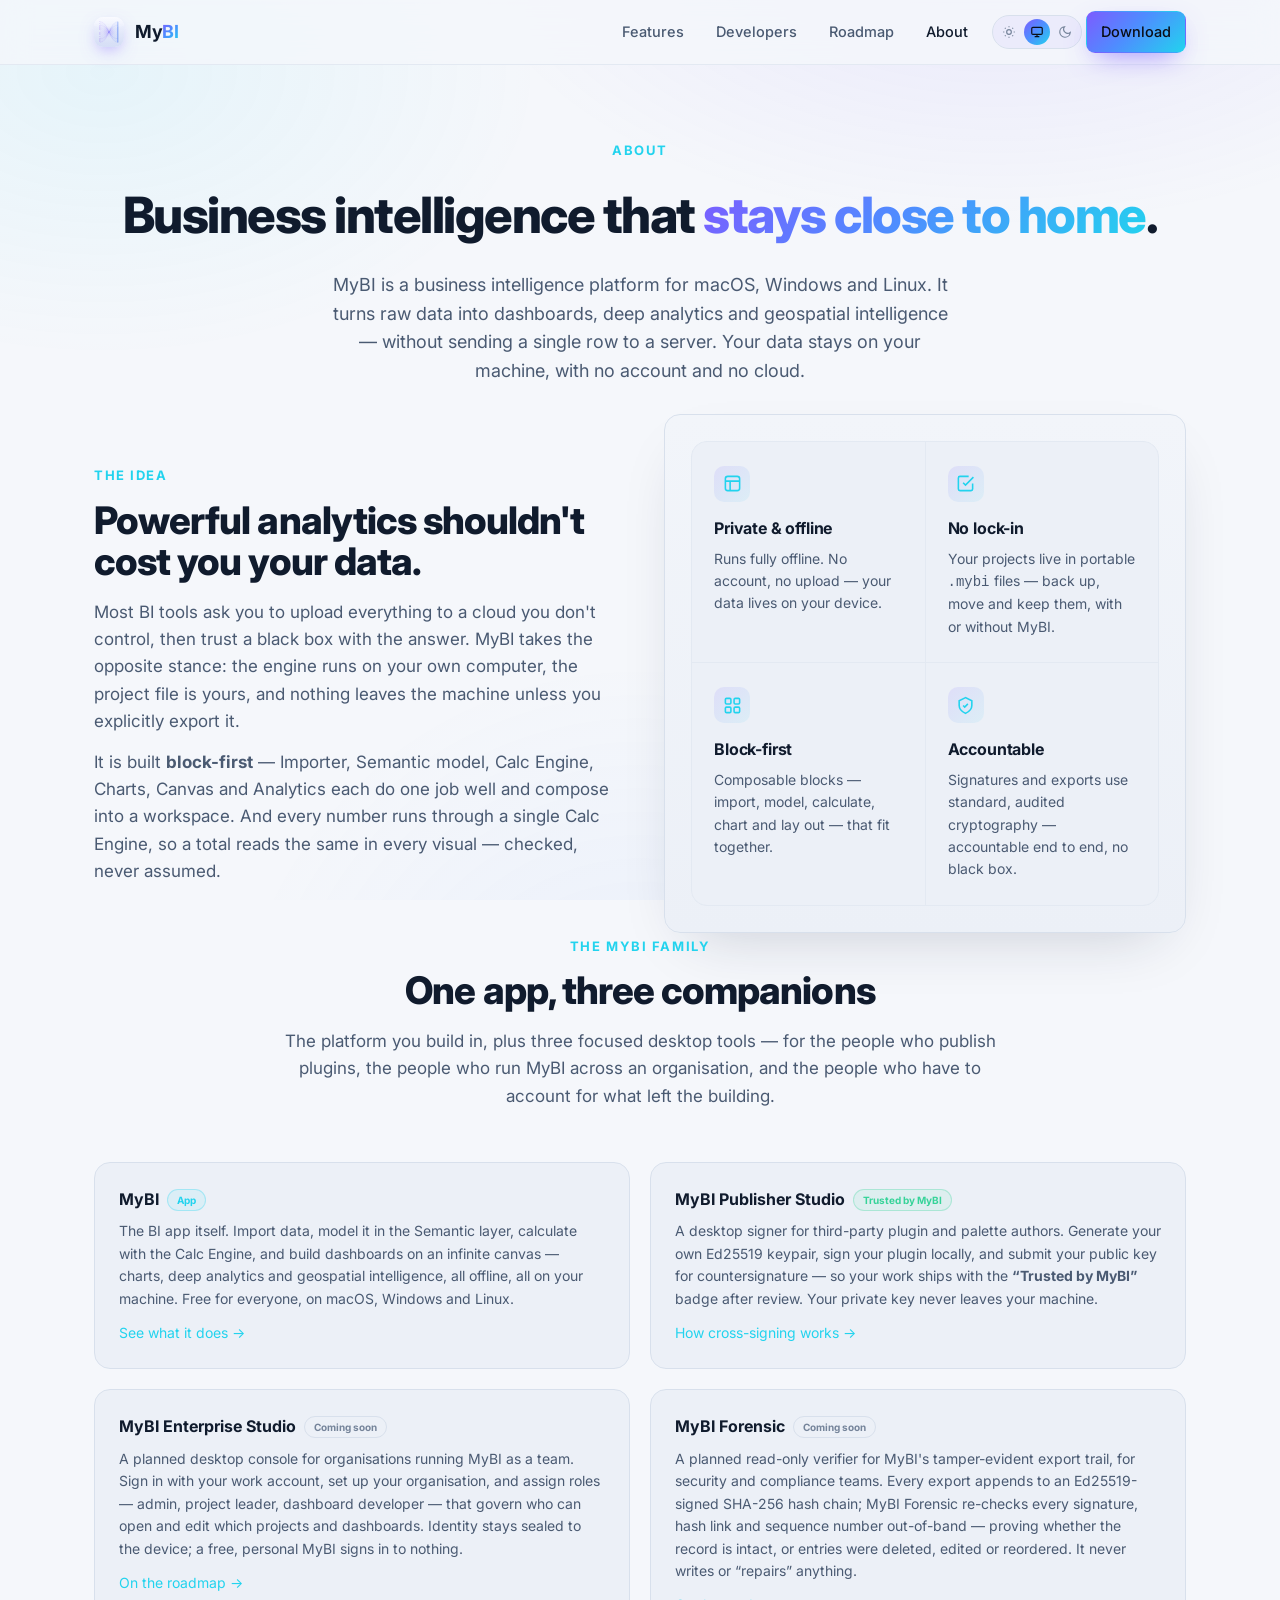
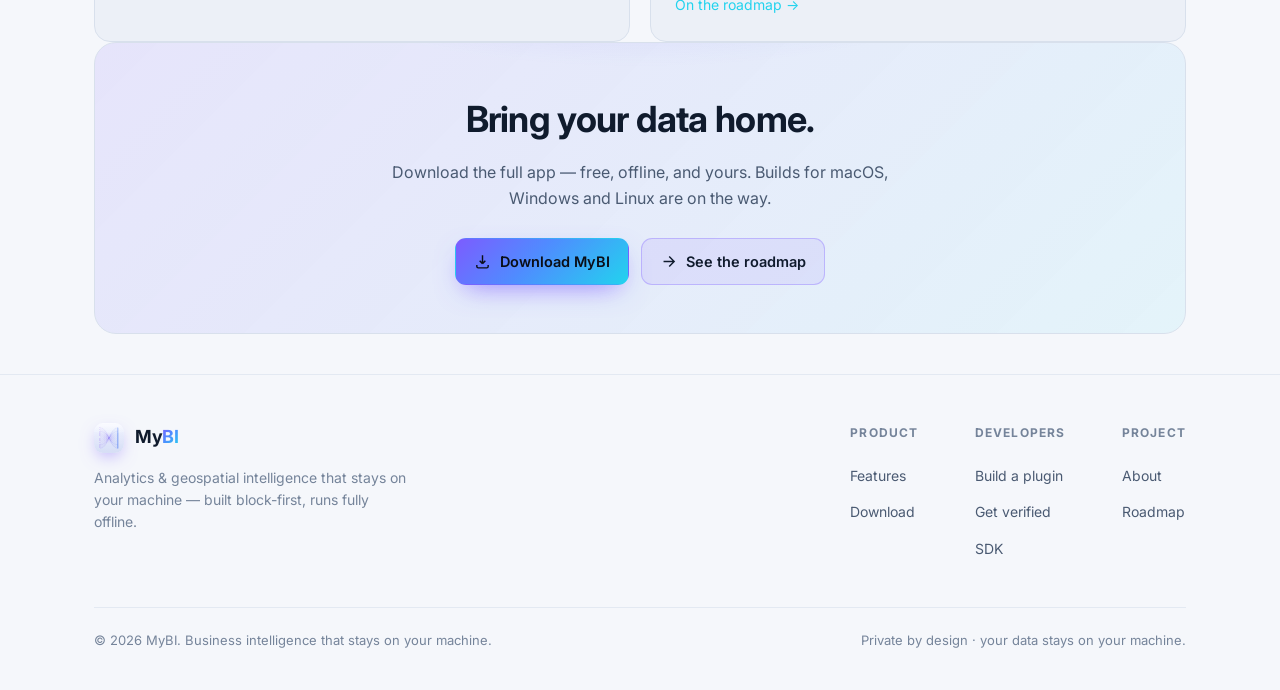
==== commit e9f237ee: "The full MyBI family + light/dark/system theme + button polish" ====
--- a/about.html
+++ b/about.html
@@ -4,7 +4,7 @@
 <meta charset="UTF-8" />
 <meta name="viewport" content="width=device-width, initial-scale=1" />
 <title>MyBI — About</title>
-<meta name="description" content="About MyBI — a business intelligence platform built block-first, with your data on your machine. Learn what MyBI stands for and meet the family of apps: MyBI, MyBI Publisher Studio and MyBI Forensic Studio." />
+<meta name="description" content="About MyBI — a business intelligence platform built block-first, with your data on your machine. Learn what MyBI stands for and meet the family of apps: MyBI, MyBI Publisher Studio, MyBI Forensic and MyBI Enterprise Studio." />
 <meta name="theme-color" content="#0a0e17" />
 <link rel="preconnect" href="https://fonts.googleapis.com" />
 <link rel="preconnect" href="https://fonts.gstatic.com" crossorigin />
@@ -14,6 +14,8 @@
 <meta property="og:description" content="A business intelligence platform built block-first — your data stays on your machine." />
 <meta property="og:type" content="website" />
 <link rel="stylesheet" href="assets/styles.css" />
+<script>/* pre-apply the saved theme so the page never flashes the wrong one */
+try{var m=localStorage.getItem("mybi-theme")||"system";document.documentElement.dataset.theme=m==="system"?(matchMedia("(prefers-color-scheme: dark)").matches?"dark":"light"):m;}catch(e){}</script>
 </head>
 <body>
 
@@ -29,6 +31,11 @@
       <a href="build-plugin.html">Developers</a>
       <a href="roadmap.html">Roadmap</a>
       <a href="about.html" class="active">About</a>
+      <span class="theme-seg" role="group" aria-label="Colour theme">
+        <button type="button" data-mode="light" title="Light" aria-label="Light theme"><svg viewBox="0 0 24 24" fill="none" stroke="currentColor" stroke-width="2"><circle cx="12" cy="12" r="4"/><path d="M12 2v2M12 20v2M4.9 4.9l1.4 1.4M17.7 17.7l1.4 1.4M2 12h2M20 12h2M4.9 19.1l1.4-1.4M17.7 6.3l1.4-1.4"/></svg></button>
+        <button type="button" data-mode="system" title="System" aria-label="Follow the system theme"><svg viewBox="0 0 24 24" fill="none" stroke="currentColor" stroke-width="2"><rect x="3" y="4" width="18" height="12" rx="2"/><path d="M8 20h8M12 16v4"/></svg></button>
+        <button type="button" data-mode="dark" title="Dark" aria-label="Dark theme"><svg viewBox="0 0 24 24" fill="none" stroke="currentColor" stroke-width="2"><path d="M21 12.8A9 9 0 1 1 11.2 3 7 7 0 0 0 21 12.8Z"/></svg></button>
+      </span>
       <a class="btn btn-primary btn-sm" href="index.html#download">Download</a>
     </nav>
   </div>
@@ -83,10 +90,10 @@
 <section class="wrap">
   <div class="sec-head">
     <span class="kicker">The MyBI family</span>
-    <h2 class="sec-title">One app, two companions</h2>
-    <p class="sec-sub">The platform you build in, plus two focused desktop tools for the people who publish plugins and the people who have to account for what left the building.</p>
+    <h2 class="sec-title">One app, three companions</h2>
+    <p class="sec-sub">The platform you build in, plus three focused desktop tools — for the people who publish plugins, the people who run MyBI across an organisation, and the people who have to account for what left the building.</p>
   </div>
-  <div class="tiers">
+  <div class="tiers cols-2">
 
     <div class="tier-card">
       <h3>MyBI <span class="badge mybi">App</span></h3>
@@ -101,8 +108,14 @@
     </div>
 
     <div class="tier-card">
-      <h3>MyBI Forensic Studio <span class="badge">Coming soon</span></h3>
-      <p>A planned companion for security and compliance teams. It opens MyBI's encrypted, forensic exports — a content key sealed to your organisation with X25519, the body under AES-256-GCM — and verifies the Ed25519 SHA-256 hash-chained audit log, proving a bundle hasn't been tampered with and showing the disclosed device fingerprint behind every export.</p>
+      <h3>MyBI Enterprise Studio <span class="badge">Coming soon</span></h3>
+      <p>A planned desktop console for organisations running MyBI as a team. Sign in with your work account, set up your organisation, and assign roles — admin, project leader, dashboard developer — that govern who can open and edit which projects and dashboards. Identity stays sealed to the device; a free, personal MyBI signs in to nothing.</p>
+      <p style="margin-top:12px"><a href="roadmap.html" style="color:var(--brand-2)">On the roadmap →</a></p>
+    </div>
+
+    <div class="tier-card">
+      <h3>MyBI Forensic <span class="badge">Coming soon</span></h3>
+      <p>A planned read-only verifier for MyBI's tamper-evident export trail, for security and compliance teams. Every export appends to an Ed25519-signed SHA-256 hash chain; MyBI Forensic re-checks every signature, hash link and sequence number out-of-band — proving whether the record is intact, or entries were deleted, edited or reordered. It never writes or “repairs” anything.</p>
       <p style="margin-top:12px"><a href="roadmap.html" style="color:var(--brand-2)">On the roadmap →</a></p>
     </div>
 
--- a/assets/styles.css
+++ b/assets/styles.css
@@ -25,6 +25,24 @@
   --maxw: 1140px;
   --font: "Inter", system-ui, -apple-system, "Segoe UI", Roboto, Helvetica, Arial, sans-serif;
   --mono: ui-monospace, SFMono-Regular, "SF Mono", Menlo, Consolas, monospace;
+  color-scheme: dark;
+}
+
+/* ---------- Light theme (html[data-theme="light"]; default is dark) ---------- */
+html[data-theme="light"] {
+  --bg: #f5f7fb;
+  --bg-soft: #ecf0f7;
+  --panel: #ffffff;
+  --panel-2: #f2f5fa;
+  --border: #d8e0ec;
+  --border-soft: #e3e9f2;
+  --text: #101b2d;
+  --muted: #4a5a72;
+  --faint: #75849a;
+  --idle: #9aa9bf;
+  --grad-soft: linear-gradient(135deg, rgba(124,92,255,.12), rgba(34,211,238,.08));
+  --shadow: 0 24px 60px -28px rgba(23,34,61,.22);
+  color-scheme: light;
 }
 
 * { box-sizing: border-box; }
@@ -95,9 +113,12 @@
 .btn svg { width: 17px; height: 17px; }
 .btn-primary { background: var(--grad); color: #0a0e17; box-shadow: 0 10px 28px -10px rgba(124,92,255,.8); }
 .btn-primary:hover { transform: translateY(-1px); box-shadow: 0 16px 36px -12px rgba(124,92,255,.9); }
-.btn-ghost { background: rgba(255,255,255,.04); border-color: var(--border); color: var(--text); }
-.btn-ghost:hover { background: rgba(255,255,255,.08); border-color: #2a3850; }
+.btn-ghost { background: rgba(124,92,255,.10); border-color: rgba(124,92,255,.32); color: var(--text); }
+.btn-ghost:hover { background: rgba(124,92,255,.18); border-color: rgba(124,92,255,.5); }
 .btn-sm { padding: 8px 14px; font-size: 13.5px; border-radius: 9px; }
+/* the nav's Download is a .btn-primary inside .nav-links — keep its dark-on-gradient
+   text from being washed out by the generic nav-link colour/hover rules */
+.nav-links a.btn-primary, .nav-links a.btn-primary:hover { color: #0a0e17; background: var(--grad); }
 
 /* ---------- Hero ---------- */
 .hero { padding: 84px 0 56px; position: relative; }
@@ -621,11 +642,40 @@
 .badge-soon { display: inline-block; font-size: 12px; font-weight: 700; color: var(--warn); background: rgba(251,191,36,.1); border: 1px solid rgba(251,191,36,.25); padding: 3px 10px; border-radius: 999px; vertical-align: middle; }
 
 @media (max-width: 860px) {
-  .tiers { grid-template-columns: 1fr; }
+  .tiers, .tiers.cols-2 { grid-template-columns: 1fr; }
   .studio-flow { grid-template-columns: 1fr; }
   .studio-arrow { transform: rotate(90deg); padding: 8px 0; }
   .studio-arrow span { transform: rotate(-90deg); }
 }
+
+/* ---------- Theme switcher (Light / System / Dark) ---------- */
+.theme-seg { display: inline-flex; align-items: center; gap: 2px; padding: 3px; margin-left: 6px; border: 1px solid var(--border); border-radius: 999px; background: rgba(124,92,255,.06); }
+.theme-seg button { width: 26px; height: 26px; border-radius: 999px; border: none; background: transparent; color: var(--faint); display: grid; place-items: center; cursor: pointer; padding: 0; transition: color .15s, background .15s; }
+.theme-seg button:hover { color: var(--text); }
+.theme-seg button.on { background: var(--grad); color: #0a0e17; }
+.theme-seg svg { width: 14px; height: 14px; }
+
+/* ---------- Light-mode page chrome (app windows & code stay dark below) ---------- */
+html[data-theme="light"] body::before {
+  background:
+    radial-gradient(900px 500px at 78% -8%, rgba(124,92,255,.10), transparent 60%),
+    radial-gradient(800px 520px at 8% 8%, rgba(34,211,238,.07), transparent 55%),
+    radial-gradient(700px 700px at 50% 120%, rgba(79,140,255,.07), transparent 60%);
+}
+html[data-theme="light"] .nav { background: rgba(245,247,251,.82); }
+html[data-theme="light"] .nav-links a:hover { background: rgba(16,27,45,.06); }
+html[data-theme="light"] :is(.flow .node, .ai-chip, .dl-btn) { background: rgba(16,27,45,.04); }
+/* App mockups, demo windows, studio skeletons and code blocks DEPICT the (dark) app —
+   they keep the dark surface in light mode, so re-pin the dark tokens inside them. */
+html[data-theme="light"] :is(.mock, .demo-win, .studio-win, .codeblock) {
+  --text: #e7eef7; --muted: #97a6bb; --faint: #6b7a90;
+  --border: #1e2838; --border-soft: #18212f;
+  --panel: #111827; --panel-2: #141c2b; --bg-soft: #0d1320;
+  color: var(--text); color-scheme: dark;
+}
+
+/* The about-page family grid: four cards read best 2×2 */
+.tiers.cols-2 { grid-template-columns: repeat(2, 1fr); }
 
 /* the hidden attribute must always win, even over flex/grid panels */
 [hidden] { display: none !important; }
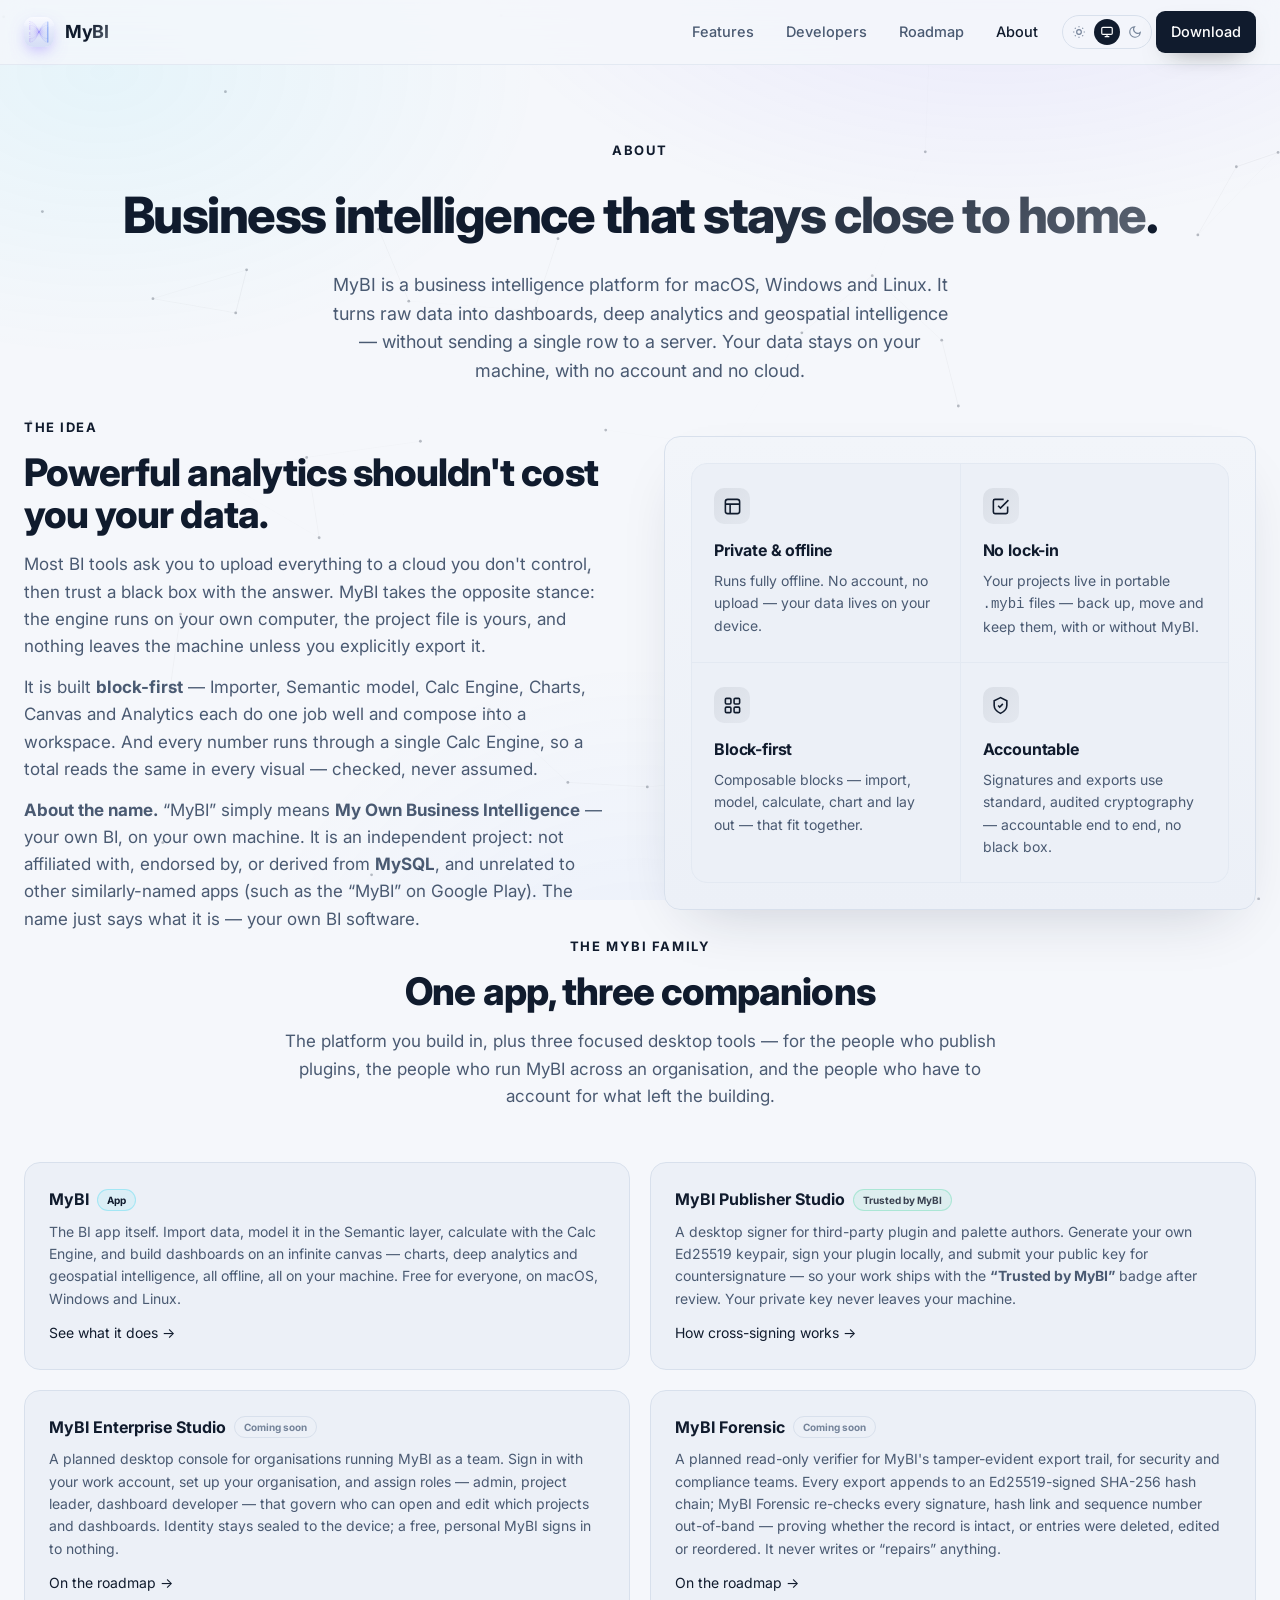
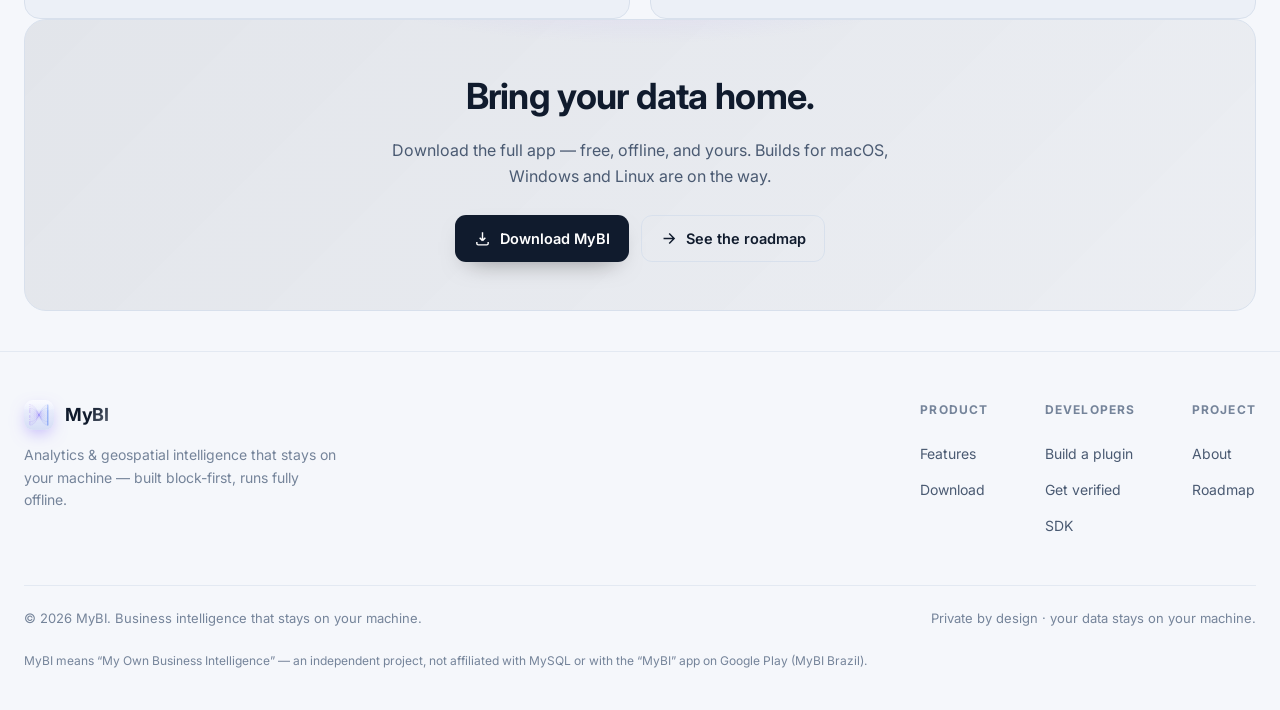
==== commit b0b2df11: "Site: monochrome redesign + neural-network background + wider layout + name disclaimer - Monochrome " ====
--- a/about.html
+++ b/about.html
@@ -58,6 +58,7 @@
       <h2 class="sec-title" style="text-align:left">Powerful analytics shouldn't cost you your data.</h2>
       <p class="sec-sub" style="margin:0 0 14px">Most BI tools ask you to upload everything to a cloud you don't control, then trust a black box with the answer. MyBI takes the opposite stance: the engine runs on your own computer, the project file is yours, and nothing leaves the machine unless you explicitly export it.</p>
       <p class="sec-sub" style="margin:0">It is built <b>block-first</b> — Importer, Semantic model, Calc Engine, Charts, Canvas and Analytics each do one job well and compose into a workspace. And every number runs through a single Calc Engine, so a total reads the same in every visual — checked, never assumed.</p>
+      <p class="sec-sub" style="margin:14px 0 0"><b>About the name.</b> “MyBI” simply means <b>My Own Business Intelligence</b> — your own BI, on your own machine. It is an independent project: not affiliated with, endorsed by, or derived from <b>MySQL</b>, and unrelated to other similarly-named apps (such as the “MyBI” on Google Play). The name just says what it is — your own BI software.</p>
     </div>
     <div class="split-media">
       <div class="principles" style="grid-template-columns:1fr 1fr">
--- a/assets/styles.css
+++ b/assets/styles.css
@@ -11,20 +11,27 @@
   --text: #e7eef7;
   --muted: #97a6bb;
   --faint: #6b7a90;
-  --brand: #7c5cff;
-  --brand-2: #22d3ee;
-  --brand-3: #4f8cff;
-  --good: #36d399;
-  --warn: #fbbf24;
+  /* Monochrome: brand accents are greys/near-white (no hue) so the whole site reads
+     black-and-white; the neural-net background carries the motion. */
+  --brand: #aab2c0;
+  --brand-2: #e7eef7;
+  --brand-3: #828b9c;
+  --good: #d6dde8;
+  --warn: #b9c2d0;
   --idle: #5b6b82;
-  --grad: linear-gradient(135deg, #7c5cff 0%, #4f8cff 45%, #22d3ee 100%);
-  --grad-soft: linear-gradient(135deg, rgba(124,92,255,.18), rgba(34,211,238,.12));
+  --grad: linear-gradient(135deg, #ffffff 0%, #aeb6c5 100%);
+  --grad-soft: linear-gradient(135deg, rgba(255,255,255,.10), rgba(255,255,255,.045));
   --shadow: 0 24px 60px -20px rgba(0,0,0,.7);
   --radius: 16px;
   --radius-sm: 10px;
-  --maxw: 1140px;
+  --maxw: 1320px;
   --font: "Inter", system-ui, -apple-system, "Segoe UI", Roboto, Helvetica, Arial, sans-serif;
   --mono: ui-monospace, SFMono-Regular, "SF Mono", Menlo, Consolas, monospace;
+  /* monochrome buttons: white-on-dark (dark theme) / black-on-light (light theme) */
+  --btn-bg: #e7eef7;
+  --btn-bg-hover: #ffffff;
+  --btn-fg: #0a0e17;
+  --ghost-hover: rgba(255,255,255,.06);
   color-scheme: dark;
 }
 
@@ -40,8 +47,18 @@
   --muted: #4a5a72;
   --faint: #75849a;
   --idle: #9aa9bf;
-  --grad-soft: linear-gradient(135deg, rgba(124,92,255,.12), rgba(34,211,238,.08));
+  --brand: #5b6472;
+  --brand-2: #101b2d;
+  --brand-3: #6b7585;
+  --good: #3a4150;
+  --warn: #5b6472;
+  --grad: linear-gradient(135deg, #101b2d 0%, #5b6472 100%);
+  --grad-soft: linear-gradient(135deg, rgba(16,27,45,.08), rgba(16,27,45,.04));
   --shadow: 0 24px 60px -28px rgba(23,34,61,.22);
+  --btn-bg: #101b2d;
+  --btn-bg-hover: #1d2c46;
+  --btn-fg: #ffffff;
+  --ghost-hover: rgba(16,27,45,.06);
   color-scheme: light;
 }
 
@@ -60,17 +77,29 @@
   overflow-x: hidden;
 }
 
-/* ambient background glow */
+/* ambient background glow — monochrome (subtle light pools, no hue) */
 body::before {
   content: "";
   position: fixed;
   inset: 0;
-  z-index: -1;
+  z-index: -2;
   background:
-    radial-gradient(900px 500px at 78% -8%, rgba(124,92,255,.16), transparent 60%),
-    radial-gradient(800px 520px at 8% 8%, rgba(34,211,238,.10), transparent 55%),
-    radial-gradient(700px 700px at 50% 120%, rgba(79,140,255,.10), transparent 60%);
-}
+    radial-gradient(900px 500px at 78% -8%, rgba(255,255,255,.05), transparent 60%),
+    radial-gradient(800px 520px at 8% 8%, rgba(255,255,255,.035), transparent 55%),
+    radial-gradient(700px 700px at 50% 120%, rgba(255,255,255,.03), transparent 60%);
+}
+html[data-theme="light"] body::before {
+  background:
+    radial-gradient(900px 500px at 78% -8%, rgba(16,27,45,.05), transparent 60%),
+    radial-gradient(800px 520px at 8% 8%, rgba(16,27,45,.035), transparent 55%),
+    radial-gradient(700px 700px at 50% 120%, rgba(16,27,45,.03), transparent 60%);
+}
+/* Animated monochrome neural-network background (added by main.js; sits behind content,
+   above the ambient pools). Pure greyscale — the site's one moving element. */
+.neural-bg { position: fixed; inset: 0; z-index: -1; pointer-events: none; opacity: .55; }
+@media (prefers-reduced-motion: reduce) { .neural-bg { display: none; } }
+/* Brand disclaimer line injected into every footer. */
+.foot-disclaimer { display: block; width: 100%; margin-top: 6px; color: var(--faint); font-size: 12px; }
 
 a { color: inherit; text-decoration: none; }
 img { max-width: 100%; display: block; }
@@ -111,14 +140,15 @@
   white-space: nowrap;
 }
 .btn svg { width: 17px; height: 17px; }
-.btn-primary { background: var(--grad); color: #0a0e17; box-shadow: 0 10px 28px -10px rgba(124,92,255,.8); }
-.btn-primary:hover { transform: translateY(-1px); box-shadow: 0 16px 36px -12px rgba(124,92,255,.9); }
-.btn-ghost { background: rgba(124,92,255,.10); border-color: rgba(124,92,255,.32); color: var(--text); }
-.btn-ghost:hover { background: rgba(124,92,255,.18); border-color: rgba(124,92,255,.5); }
+.btn-primary { background: var(--btn-bg); color: var(--btn-fg); box-shadow: 0 10px 26px -14px rgba(0,0,0,.55); }
+.btn-primary:hover { transform: translateY(-1px); background: var(--btn-bg-hover); box-shadow: 0 14px 32px -16px rgba(0,0,0,.6); }
+.btn-ghost { background: transparent; border-color: var(--border); color: var(--text); }
+.btn-ghost:hover { background: var(--ghost-hover); border-color: var(--faint); }
 .btn-sm { padding: 8px 14px; font-size: 13.5px; border-radius: 9px; }
-/* the nav's Download is a .btn-primary inside .nav-links — keep its dark-on-gradient
-   text from being washed out by the generic nav-link colour/hover rules */
-.nav-links a.btn-primary, .nav-links a.btn-primary:hover { color: #0a0e17; background: var(--grad); }
+/* the nav's Download is a .btn-primary inside .nav-links — keep its own colours
+   from being washed out by the generic nav-link colour/hover rules */
+.nav-links a.btn-primary { color: var(--btn-fg); background: var(--btn-bg); }
+.nav-links a.btn-primary:hover { color: var(--btn-fg); background: var(--btn-bg-hover); }
 
 /* ---------- Hero ---------- */
 .hero { padding: 84px 0 56px; position: relative; }
@@ -649,10 +679,10 @@
 }
 
 /* ---------- Theme switcher (Light / System / Dark) ---------- */
-.theme-seg { display: inline-flex; align-items: center; gap: 2px; padding: 3px; margin-left: 6px; border: 1px solid var(--border); border-radius: 999px; background: rgba(124,92,255,.06); }
+.theme-seg { display: inline-flex; align-items: center; gap: 2px; padding: 3px; margin-left: 6px; border: 1px solid var(--border); border-radius: 999px; background: transparent; }
 .theme-seg button { width: 26px; height: 26px; border-radius: 999px; border: none; background: transparent; color: var(--faint); display: grid; place-items: center; cursor: pointer; padding: 0; transition: color .15s, background .15s; }
-.theme-seg button:hover { color: var(--text); }
-.theme-seg button.on { background: var(--grad); color: #0a0e17; }
+.theme-seg button:hover { color: var(--text); background: var(--ghost-hover); }
+.theme-seg button.on { background: var(--btn-bg); color: var(--btn-fg); }
 .theme-seg svg { width: 14px; height: 14px; }
 
 /* ---------- Light-mode page chrome (app windows & code stay dark below) ---------- */
@@ -677,6 +707,32 @@
 /* The about-page family grid: four cards read best 2×2 */
 .tiers.cols-2 { grid-template-columns: repeat(2, 1fr); }
 
+/* ---------- Overview: per-product sections + "more" links ---------- */
+.sec-more { text-align: center; margin-top: 28px; }
+.page-hero .badge-soon { margin-left: 10px; }
+
+/* ---------- Comparison table (overview) ---------- */
+.cmp-wrap { overflow-x: auto; border: 1px solid var(--border); border-radius: var(--radius); background: var(--panel); }
+.cmp { width: 100%; border-collapse: collapse; font-size: 13.5px; min-width: 820px; }
+.cmp th, .cmp td { padding: 13px 16px; text-align: left; border-bottom: 1px solid var(--border-soft); vertical-align: top; }
+.cmp thead th { font-size: 11.5px; font-weight: 700; text-transform: uppercase; letter-spacing: .07em; color: var(--faint); background: var(--panel-2); }
+.cmp tbody th { color: var(--text); font-weight: 600; white-space: nowrap; font-size: 13.5px; }
+.cmp td { color: var(--muted); }
+.cmp .col-us { background: rgba(124,92,255,.07); color: var(--text); }
+.cmp thead th.col-us { color: var(--brand-2); }
+.cmp tbody tr:last-child th, .cmp tbody tr:last-child td { border-bottom: none; }
+.cmp-note { color: var(--faint); font-size: 12.5px; margin-top: 14px; }
+.cmp b.y { color: var(--good); font-weight: 700; }
+
+/* ---------- Forensic page: the checks table ---------- */
+.checks { width: 100%; border-collapse: collapse; font-size: 14px; }
+.checks th, .checks td { padding: 13px 16px; text-align: left; border-bottom: 1px solid var(--border-soft); vertical-align: top; }
+.checks thead th { font-size: 11.5px; text-transform: uppercase; letter-spacing: .07em; color: var(--faint); }
+.checks td:first-child { color: var(--text); }
+.checks td:last-child { color: var(--muted); }
+.checks tr:last-child td { border-bottom: none; }
+.checks-wrap { border: 1px solid var(--border); border-radius: var(--radius); background: var(--panel); overflow: hidden; }
+
 /* the hidden attribute must always win, even over flex/grid panels */
 [hidden] { display: none !important; }
 
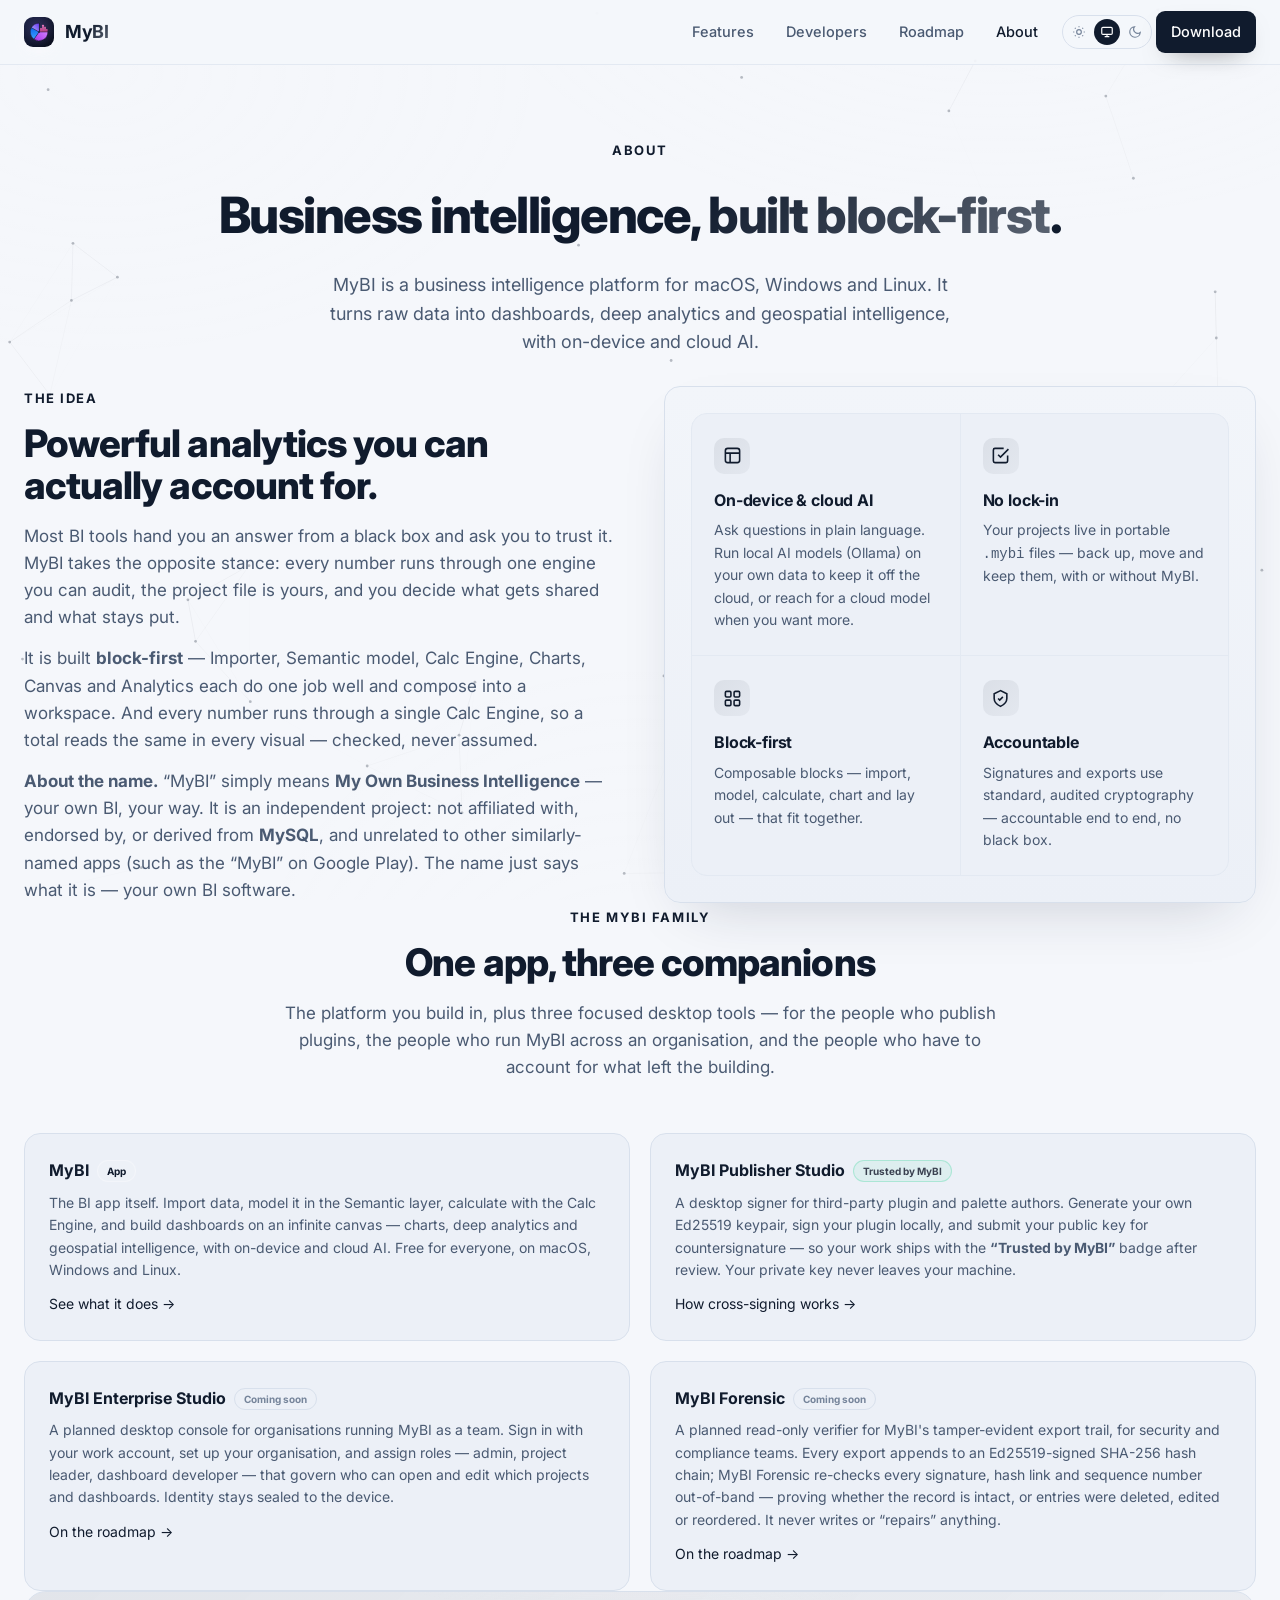
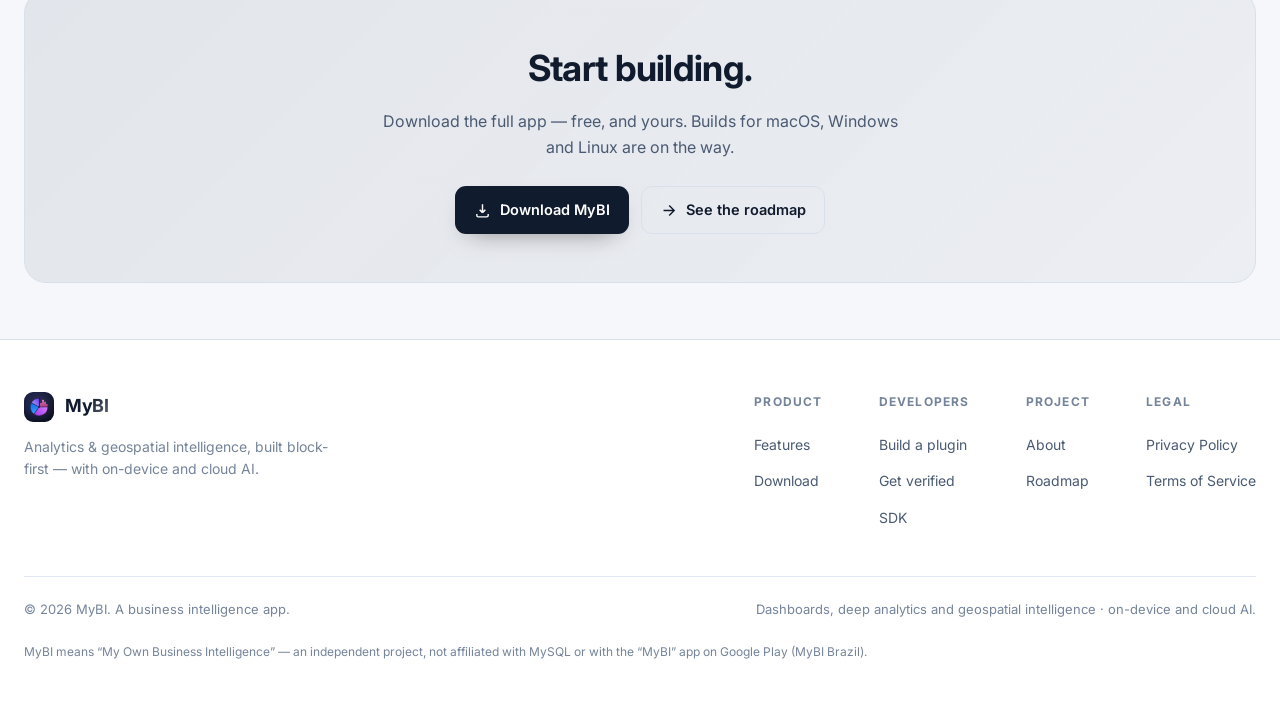
==== commit 3655b779: "site: reposition copy (remove private/local-first + no-account claims), new pie-chart logo, account-" ====
--- a/about.html
+++ b/about.html
@@ -4,14 +4,14 @@
 <meta charset="UTF-8" />
 <meta name="viewport" content="width=device-width, initial-scale=1" />
 <title>MyBI — About</title>
-<meta name="description" content="About MyBI — a business intelligence platform built block-first, with your data on your machine. Learn what MyBI stands for and meet the family of apps: MyBI, MyBI Publisher Studio, MyBI Forensic and MyBI Enterprise Studio." />
+<meta name="description" content="About MyBI — a business intelligence platform built block-first, with on-device and cloud AI. Learn what MyBI stands for and meet the family of apps: MyBI, MyBI Publisher Studio, MyBI Forensic and MyBI Enterprise Studio." />
 <meta name="theme-color" content="#0a0e17" />
 <link rel="preconnect" href="https://fonts.googleapis.com" />
 <link rel="preconnect" href="https://fonts.gstatic.com" crossorigin />
 <link href="https://fonts.googleapis.com/css2?family=Inter:wght@400;500;600;700;800&display=swap" rel="stylesheet" />
 <link rel="icon" type="image/svg+xml" href="assets/logo.svg" />
 <meta property="og:title" content="MyBI — About" />
-<meta property="og:description" content="A business intelligence platform built block-first — your data stays on your machine." />
+<meta property="og:description" content="A business intelligence platform built block-first — with on-device and cloud AI." />
 <meta property="og:type" content="website" />
 <link rel="stylesheet" href="assets/styles.css" />
 <script>/* pre-apply the saved theme so the page never flashes the wrong one */
@@ -46,8 +46,8 @@
 <!-- ===================== HERO ===================== -->
 <section class="page-hero wrap">
   <span class="kicker">About</span>
-  <h1>Business intelligence that <span class="g">stays close to home</span>.</h1>
-  <p>MyBI is a business intelligence platform for macOS, Windows and Linux. It turns raw data into dashboards, deep analytics and geospatial intelligence — without sending a single row to a server. Your data stays on your machine, with no account and no cloud.</p>
+  <h1>Business intelligence, <span class="g">built block-first</span>.</h1>
+  <p>MyBI is a business intelligence platform for macOS, Windows and Linux. It turns raw data into dashboards, deep analytics and geospatial intelligence, with on-device and cloud AI.</p>
 </section>
 
 <!-- ===================== STORY ===================== -->
@@ -55,17 +55,17 @@
   <div class="split">
     <div>
       <span class="kicker">The idea</span>
-      <h2 class="sec-title" style="text-align:left">Powerful analytics shouldn't cost you your data.</h2>
-      <p class="sec-sub" style="margin:0 0 14px">Most BI tools ask you to upload everything to a cloud you don't control, then trust a black box with the answer. MyBI takes the opposite stance: the engine runs on your own computer, the project file is yours, and nothing leaves the machine unless you explicitly export it.</p>
+      <h2 class="sec-title" style="text-align:left">Powerful analytics you can actually account for.</h2>
+      <p class="sec-sub" style="margin:0 0 14px">Most BI tools hand you an answer from a black box and ask you to trust it. MyBI takes the opposite stance: every number runs through one engine you can audit, the project file is yours, and you decide what gets shared and what stays put.</p>
       <p class="sec-sub" style="margin:0">It is built <b>block-first</b> — Importer, Semantic model, Calc Engine, Charts, Canvas and Analytics each do one job well and compose into a workspace. And every number runs through a single Calc Engine, so a total reads the same in every visual — checked, never assumed.</p>
-      <p class="sec-sub" style="margin:14px 0 0"><b>About the name.</b> “MyBI” simply means <b>My Own Business Intelligence</b> — your own BI, on your own machine. It is an independent project: not affiliated with, endorsed by, or derived from <b>MySQL</b>, and unrelated to other similarly-named apps (such as the “MyBI” on Google Play). The name just says what it is — your own BI software.</p>
+      <p class="sec-sub" style="margin:14px 0 0"><b>About the name.</b> “MyBI” simply means <b>My Own Business Intelligence</b> — your own BI, your way. It is an independent project: not affiliated with, endorsed by, or derived from <b>MySQL</b>, and unrelated to other similarly-named apps (such as the “MyBI” on Google Play). The name just says what it is — your own BI software.</p>
     </div>
     <div class="split-media">
       <div class="principles" style="grid-template-columns:1fr 1fr">
         <div class="p">
           <div class="ic"><svg viewBox="0 0 24 24" fill="none" stroke="currentColor" stroke-width="2"><rect x="3" y="3" width="18" height="18" rx="3"/><path d="M3 9h18M9 21V9"/></svg></div>
-          <h3>Private &amp; offline</h3>
-          <p>Runs fully offline. No account, no upload — your data lives on your device.</p>
+          <h3>On-device &amp; cloud AI</h3>
+          <p>Ask questions in plain language. Run local AI models (Ollama) on your own data to keep it off the cloud, or reach for a cloud model when you want more.</p>
         </div>
         <div class="p">
           <div class="ic"><svg viewBox="0 0 24 24" fill="none" stroke="currentColor" stroke-width="2"><path d="M9 11l3 3L22 4"/><path d="M21 12v7a2 2 0 0 1-2 2H5a2 2 0 0 1-2-2V5a2 2 0 0 1 2-2h11"/></svg></div>
@@ -98,7 +98,7 @@
 
     <div class="tier-card">
       <h3>MyBI <span class="badge mybi">App</span></h3>
-      <p>The BI app itself. Import data, model it in the Semantic layer, calculate with the Calc Engine, and build dashboards on an infinite canvas — charts, deep analytics and geospatial intelligence, all offline, all on your machine. Free for everyone, on macOS, Windows and Linux.</p>
+      <p>The BI app itself. Import data, model it in the Semantic layer, calculate with the Calc Engine, and build dashboards on an infinite canvas — charts, deep analytics and geospatial intelligence, with on-device and cloud AI. Free for everyone, on macOS, Windows and Linux.</p>
       <p style="margin-top:12px"><a href="index.html#features" style="color:var(--brand-2)">See what it does →</a></p>
     </div>
 
@@ -110,7 +110,7 @@
 
     <div class="tier-card">
       <h3>MyBI Enterprise Studio <span class="badge">Coming soon</span></h3>
-      <p>A planned desktop console for organisations running MyBI as a team. Sign in with your work account, set up your organisation, and assign roles — admin, project leader, dashboard developer — that govern who can open and edit which projects and dashboards. Identity stays sealed to the device; a free, personal MyBI signs in to nothing.</p>
+      <p>A planned desktop console for organisations running MyBI as a team. Sign in with your work account, set up your organisation, and assign roles — admin, project leader, dashboard developer — that govern who can open and edit which projects and dashboards. Identity stays sealed to the device.</p>
       <p style="margin-top:12px"><a href="roadmap.html" style="color:var(--brand-2)">On the roadmap →</a></p>
     </div>
 
@@ -128,8 +128,8 @@
 <!-- ===================== CTA ===================== -->
 <section class="wrap">
   <div class="cta-band">
-    <h2>Bring your data home.</h2>
-    <p>Download the full app — free, offline, and yours. Builds for macOS, Windows and Linux are on the way.</p>
+    <h2>Start building.</h2>
+    <p>Download the full app — free, and yours. Builds for macOS, Windows and Linux are on the way.</p>
     <div class="hero-cta">
       <a class="btn btn-primary" href="index.html#download">
         <svg viewBox="0 0 24 24" fill="none" stroke="currentColor" stroke-width="2"><path d="M12 3v12m0 0 4-4m-4 4-4-4M4 17v2a2 2 0 0 0 2 2h12a2 2 0 0 0 2-2v-2"/></svg>
@@ -153,7 +153,7 @@
           <img class="logo" src="assets/logo.svg" alt="" aria-hidden="true" />
           <span>My<b>BI</b></span>
         </a>
-        <p>Analytics &amp; geospatial intelligence that stays on your machine — built block-first, runs fully offline.</p>
+        <p>Analytics &amp; geospatial intelligence, built block-first — with on-device and cloud AI.</p>
       </div>
       <div class="foot-cols">
         <div class="foot-col">
@@ -175,8 +175,8 @@
       </div>
     </div>
     <div class="foot-bottom">
-      <span>© <span id="year">2026</span> MyBI. Business intelligence that stays on your machine.</span>
-      <span>Private by design · your data stays on your machine.</span>
+      <span>© <span id="year">2026</span> MyBI. A business intelligence app.</span>
+      <span>Dashboards, deep analytics and geospatial intelligence · on-device and cloud AI.</span>
     </div>
   </div>
 </footer>
--- a/assets/styles.css
+++ b/assets/styles.css
@@ -122,7 +122,7 @@
   height: 64px;
 }
 .brand { display: flex; align-items: center; gap: 11px; font-weight: 700; letter-spacing: -.02em; font-size: 18px; }
-.brand .logo { width: 30px; height: 30px; border-radius: 9px; flex: 0 0 auto; box-shadow: 0 6px 18px -6px rgba(124,92,255,.7); }
+.brand .logo { width: 30px; height: 30px; border-radius: 9px; flex: 0 0 auto; box-shadow: 0 6px 18px -6px rgba(255,255,255,.7); }
 .brand b { background: var(--grad); -webkit-background-clip: text; background-clip: text; color: transparent; }
 .nav-links { display: flex; gap: 4px; margin-left: auto; align-items: center; }
 .nav-links a {
@@ -155,7 +155,7 @@
 .hero-grid { display: grid; grid-template-columns: 1.05fr .95fr; gap: 56px; align-items: center; }
 .eyebrow {
   display: inline-flex; align-items: center; gap: 8px; font-size: 13px; font-weight: 600;
-  color: var(--brand-2); background: rgba(34,211,238,.08); border: 1px solid rgba(34,211,238,.2);
+  color: var(--brand-2); background: rgba(255,255,255,.08); border: 1px solid rgba(255,255,255,.2);
   padding: 5px 12px; border-radius: 999px; margin-bottom: 22px; letter-spacing: .01em;
 }
 .eyebrow .dot { width: 7px; height: 7px; border-radius: 50%; background: var(--brand-2); box-shadow: 0 0 10px var(--brand-2); }
@@ -184,7 +184,7 @@
 .mock-bar .tt { margin-left: 10px; font-size: 12px; color: var(--faint); font-family: var(--mono); }
 .mock-body { display: grid; grid-template-columns: 46px 1fr; flex: 1; min-height: 0; }
 .mock-rail { position: relative; border-right: 1px solid var(--border-soft); padding: 8px 0; display: flex; flex-direction: column; gap: 8px; align-items: center; }
-.rail-pill { position: absolute; left: 8px; top: 8px; width: 30px; height: 30px; border-radius: 9px; background: var(--grad); box-shadow: 0 6px 16px -8px rgba(124,92,255,.85); transition: transform .45s cubic-bezier(.4,0,.2,1); z-index: 0; }
+.rail-pill { position: absolute; left: 8px; top: 8px; width: 30px; height: 30px; border-radius: 9px; background: var(--grad); box-shadow: 0 6px 16px -8px rgba(255,255,255,.85); transition: transform .45s cubic-bezier(.4,0,.2,1); z-index: 0; }
 .mr-ic { position: relative; z-index: 1; width: 30px; height: 30px; border-radius: 9px; display: grid; place-items: center; color: var(--muted); transition: color .3s; }
 .mr-ic svg { width: 16px; height: 16px; }
 .mr-ic.on { color: #fff; }
@@ -194,9 +194,9 @@
 .kpi .num { font-size: 24px; font-weight: 800; letter-spacing: -.02em; }
 .kpi .num.g { background: var(--grad); -webkit-background-clip:text; background-clip:text; color:transparent; }
 .bars { display: flex; align-items: flex-end; gap: 7px; height: 62px; }
-.bars span { flex: 1; border-radius: 4px 4px 0 0; background: linear-gradient(180deg, var(--brand), rgba(124,92,255,.25)); }
-.bars span:nth-child(2){ background: linear-gradient(180deg, var(--brand-3), rgba(79,140,255,.25)); }
-.bars span:nth-child(3){ background: linear-gradient(180deg, var(--brand-2), rgba(34,211,238,.25)); }
+.bars span { flex: 1; border-radius: 4px 4px 0 0; background: linear-gradient(180deg, var(--brand), rgba(255,255,255,.25)); }
+.bars span:nth-child(2){ background: linear-gradient(180deg, var(--brand-3), rgba(255,255,255,.25)); }
+.bars span:nth-child(3){ background: linear-gradient(180deg, var(--brand-2), rgba(255,255,255,.25)); }
 .spark { height: 62px; width: 100%; }
 .donut { width: 60px; height: 60px; border-radius: 50%; margin: 2px auto; background:
   conic-gradient(var(--brand) 0 38%, var(--brand-3) 38% 67%, var(--brand-2) 67% 100%); position: relative; }
@@ -228,6 +228,31 @@
 .mock-cap .cap-dots i { width: 6px; height: 6px; border-radius: 50%; background: rgba(255,255,255,.16); transition: background .3s, width .3s; }
 .mock-cap .cap-dots i.on { width: 16px; border-radius: 3px; background: var(--grad); }
 
+/* Hero dashboard skeleton (the right-side mockup) — monochrome KPIs + line/bar/donut,
+   mirroring a real MyBI canvas. */
+.mock-app { flex: 1; min-height: 0; display: flex; }
+.mock-side { flex: 0 0 38px; border-right: 1px solid var(--border-soft); display: flex; flex-direction: column; align-items: center; gap: 11px; padding: 13px 0; }
+.ms-ic { width: 18px; height: 18px; border-radius: 6px; background: var(--border); }
+.ms-ic.on { background: var(--text); opacity: .8; }
+.mock-main { flex: 1; min-width: 0; min-height: 0; padding: 13px; display: flex; flex-direction: column; gap: 10px; }
+.mock-foot { flex: 0 0 auto; display: flex; align-items: center; gap: 7px; padding: 7px 12px; border-top: 1px solid var(--border-soft); background: rgba(255,255,255,.015); }
+.mf-tab { font-size: 10.5px; color: var(--faint); padding: 3px 9px; border-radius: 5px; }
+.mf-tab.on { color: var(--text); background: var(--bg-soft); }
+.mf-status { margin-left: auto; font-size: 10px; color: var(--faint); }
+.dk-kpis { display: grid; grid-template-columns: repeat(4, 1fr); gap: 9px; }
+.dk-kpi { background: var(--bg-soft); border: 1px solid var(--border-soft); border-radius: 9px; padding: 9px 10px; display: flex; flex-direction: column; gap: 2px; min-width: 0; }
+.dk-k-t { font-size: 9.5px; color: var(--faint); text-transform: uppercase; letter-spacing: .05em; white-space: nowrap; overflow: hidden; text-overflow: ellipsis; }
+.dk-k-v { font-size: 17px; font-weight: 700; color: var(--text); line-height: 1.1; }
+.dk-k-v small { font-size: 9.5px; font-weight: 500; color: var(--muted); margin-left: 2px; }
+.dk-k-d { font-size: 9.5px; color: var(--faint); }
+.dk-charts { display: grid; grid-template-columns: 1.5fr 1fr 1fr; gap: 9px; flex: 1; min-height: 0; }
+.dk-card { background: var(--bg-soft); border: 1px solid var(--border-soft); border-radius: 9px; padding: 10px 11px; display: flex; flex-direction: column; gap: 8px; min-height: 0; }
+.dk-c-t { font-size: 10.5px; color: var(--muted); font-weight: 600; white-space: nowrap; overflow: hidden; text-overflow: ellipsis; }
+.dk-line { width: 100%; flex: 1; min-height: 0; color: var(--text); }
+.dk-bars { display: flex; align-items: flex-end; gap: 5px; flex: 1; min-height: 0; }
+.dk-bars i { flex: 1; background: var(--text); border-radius: 3px 3px 0 0; opacity: .8; }
+.dk-pie { width: 74px; height: 74px; align-self: center; margin: auto; color: var(--text); transform: rotate(-90deg); }
+
 /* ---------- Section scaffolding ---------- */
 section { padding: 80px 0; }
 .sec-head { max-width: 720px; margin: 0 auto 52px; text-align: center; }
@@ -290,7 +315,7 @@
   background: var(--grad-soft); display: grid; grid-template-columns: 1fr auto; gap: 26px;
   align-items: center; margin-bottom: 18px; position: relative; overflow: hidden;
 }
-.trust-lead::before { content:""; position:absolute; inset:0; background: radial-gradient(520px 180px at 12% -30%, rgba(124,92,255,.22), transparent 70%); pointer-events:none; }
+.trust-lead::before { content:""; position:absolute; inset:0; background: radial-gradient(520px 180px at 12% -30%, rgba(255,255,255,.22), transparent 70%); pointer-events:none; }
 .trust-lead .tl-txt { position: relative; }
 .trust-lead h3 { margin: 0 0 8px; font-size: 21px; letter-spacing: -.02em; }
 .trust-lead p { margin: 0; color: var(--muted); font-size: 15px; max-width: 620px; }
@@ -330,20 +355,22 @@
 .dl-btn .soon { font-size: 11px; font-weight: 700; color: var(--warn); background: rgba(251,191,36,.12); border: 1px solid rgba(251,191,36,.28); padding: 2px 8px; border-radius: 999px; }
 .dl-card.store { background: linear-gradient(180deg, var(--panel-2), var(--bg-soft)); }
 .dl-note { text-align: center; color: var(--faint); font-size: 13.5px; margin-top: 22px; }
-.dl-note a { color: var(--brand-2); border-bottom: 1px dotted rgba(34,211,238,.4); }
+.dl-note a { color: var(--brand-2); border-bottom: 1px dotted rgba(255,255,255,.4); }
 
 /* ---------- CTA banner ---------- */
 .cta-band {
   border: 1px solid var(--border); border-radius: 22px; padding: 48px; text-align: center;
   background: var(--grad-soft); position: relative; overflow: hidden;
 }
-.cta-band::before { content:""; position:absolute; inset:0; background: radial-gradient(600px 200px at 50% -40%, rgba(124,92,255,.25), transparent 70%); }
+.cta-band::before { content:""; position:absolute; inset:0; background: radial-gradient(600px 200px at 50% -40%, rgba(255,255,255,.25), transparent 70%); }
 .cta-band h2 { font-size: clamp(26px, 3.4vw, 36px); margin: 0 0 12px; letter-spacing: -.02em; position: relative; }
 .cta-band p { color: var(--muted); margin: 0 auto 26px; max-width: 540px; position: relative; }
 .cta-band .hero-cta { justify-content: center; position: relative; }
 
 /* ---------- Footer ---------- */
-footer { border-top: 1px solid var(--border-soft); padding: 48px 0 40px; margin-top: 40px; }
+/* Opaque coloured footer band — sits ABOVE the fixed neural background (which must not
+   show through it or appear to scroll behind it). */
+footer { position: relative; z-index: 1; background: var(--panel); border-top: 1px solid var(--border); padding: 52px 0 40px; margin-top: 56px; }
 .foot-grid { display: flex; justify-content: space-between; align-items: flex-start; gap: 40px; flex-wrap: wrap; }
 .foot-brand { max-width: 320px; }
 .foot-brand p { color: var(--faint); font-size: 14px; margin: 14px 0 0; }
@@ -375,13 +402,13 @@
 .timeline::before { content:""; position:absolute; left: 7px; top: 6px; bottom: 6px; width: 2px; background: var(--border); }
 .rm-item { position: relative; padding: 0 0 22px; }
 .rm-item::before { content:""; position:absolute; left: -28px; top: 5px; width: 16px; height: 16px; border-radius: 50%; background: var(--bg); border: 3px solid var(--idle); }
-.rm-item.done::before { border-color: var(--brand); background: var(--brand); box-shadow: 0 0 0 4px rgba(124,92,255,.12); }
+.rm-item.done::before { border-color: var(--brand); background: var(--brand); box-shadow: 0 0 0 4px rgba(255,255,255,.12); }
 .rm-item.prog::before { border-color: var(--warn); box-shadow: 0 0 0 4px rgba(251,191,36,.12); }
 .rm-row { border: 1px solid var(--border); border-radius: 12px; padding: 16px 18px; background: var(--bg-soft); transition: border-color .15s, transform .15s; }
-.rm-item.done .rm-row { border-color: rgba(124,92,255,.3); }
+.rm-item.done .rm-row { border-color: rgba(255,255,255,.3); }
 .rm-row:hover { transform: translateX(2px); border-color: #2b3a54; }
 .rm-row .top { display: flex; align-items: center; gap: 12px; flex-wrap: wrap; }
-.rm-ph { font-family: var(--mono); font-size: 12px; color: var(--brand-2); background: rgba(34,211,238,.08); border: 1px solid rgba(34,211,238,.2); padding: 2px 9px; border-radius: 7px; }
+.rm-ph { font-family: var(--mono); font-size: 12px; color: var(--brand-2); background: rgba(255,255,255,.08); border: 1px solid rgba(255,255,255,.2); padding: 2px 9px; border-radius: 7px; }
 .rm-row h4 { margin: 0; font-size: 16px; letter-spacing: -.01em; flex: 1 1 auto; min-width: 200px; }
 .status { font-size: 11.5px; font-weight: 700; padding: 3px 11px; border-radius: 999px; display:inline-flex; align-items:center; gap:6px; white-space: nowrap; }
 .status.done { color: var(--good); background: rgba(54,211,153,.1); border: 1px solid rgba(54,211,153,.28); }
@@ -458,7 +485,7 @@
 .demo-actbar .rail-ver { margin-top: auto; font-size: 9px; color: var(--faint); font-family: var(--mono); }
 .act-ic { width: 32px; height: 32px; border-radius: 9px; display: grid; place-items: center; color: var(--muted); cursor: pointer; }
 .act-ic:hover { background: rgba(255,255,255,.06); color: var(--text); }
-.act-ic.active { color: #fff; background: var(--grad); box-shadow: 0 6px 16px -8px rgba(124,92,255,.8); }
+.act-ic.active { color: #fff; background: var(--grad); box-shadow: 0 6px 16px -8px rgba(255,255,255,.8); }
 .act-ic svg { width: 18px; height: 18px; }
 
 .demo-side { border-right: 1px solid var(--border-soft); padding: 14px 12px; overflow: auto; }
@@ -486,7 +513,7 @@
 }
 .dcard { border: 1px solid var(--border-soft); border-radius: 10px; background: rgba(12,19,32,.88); padding: 12px; cursor: pointer; display: flex; flex-direction: column; gap: 8px; transition: border-color .15s, box-shadow .15s; }
 .dcard:hover { border-color: #2b3a54; }
-.dcard.sel { border-color: var(--brand); box-shadow: 0 0 0 3px rgba(124,92,255,.18); }
+.dcard.sel { border-color: var(--brand); box-shadow: 0 0 0 3px rgba(255,255,255,.18); }
 .dcard .lbl { font-size: 10.5px; text-transform: uppercase; letter-spacing: .07em; color: var(--faint); }
 .dcard.span2 { grid-column: span 2; }
 
@@ -517,7 +544,7 @@
 .prow:hover { background: rgba(255,255,255,.04); color: var(--text); }
 .prow svg { width: 15px; height: 15px; color: var(--brand-2); flex: 0 0 auto; }
 .prow .tier { margin-left: auto; font-size: 10px; padding: 2px 8px; border-radius: 999px; border: 1px solid var(--border); color: var(--faint); }
-.prow .tier.mybi { color: var(--brand-2); border-color: rgba(34,211,238,.3); background: rgba(34,211,238,.08); }
+.prow .tier.mybi { color: var(--brand-2); border-color: rgba(255,255,255,.3); background: rgba(255,255,255,.08); }
 .prow .tier.trusted { color: var(--good); border-color: rgba(54,211,153,.3); background: rgba(54,211,153,.08); }
 .prow .mini { margin-left: auto; display: flex; gap: 4px; }
 .prow .mini i { width: 12px; height: 12px; border-radius: 3px; }
@@ -549,7 +576,7 @@
 .model { position: relative; min-height: 300px; height: 100%; }
 .model .links { position: absolute; inset: 0; width: 100%; height: 100%; pointer-events: none; }
 .mbox { position: absolute; width: 132px; border: 1px solid var(--border); border-radius: 10px; background: #0e1726; box-shadow: var(--shadow); }
-.mbox.sel { border-color: var(--brand); box-shadow: 0 0 0 3px rgba(124,92,255,.18); }
+.mbox.sel { border-color: var(--brand); box-shadow: 0 0 0 3px rgba(255,255,255,.18); }
 .mbox h5 { margin: 0; padding: 8px 11px; font-size: 12px; border-bottom: 1px solid var(--border-soft); display: flex; align-items: center; gap: 7px; }
 .mbox h5 svg { width: 14px; height: 14px; color: var(--brand-2); }
 .mbox ul { list-style: none; margin: 0; padding: 7px 11px; font-size: 11.5px; color: var(--muted); }
@@ -560,11 +587,11 @@
 .gallery { display: grid; grid-template-columns: 1fr 1fr; gap: 12px; align-content: start; }
 .gcard { border: 1px solid var(--border-soft); border-radius: 10px; background: rgba(12,19,32,.85); padding: 14px; cursor: pointer; transition: border-color .15s, box-shadow .15s; }
 .gcard:hover { border-color: #2b3a54; }
-.gcard.sel { border-color: var(--brand); box-shadow: 0 0 0 3px rgba(124,92,255,.18); }
+.gcard.sel { border-color: var(--brand); box-shadow: 0 0 0 3px rgba(255,255,255,.18); }
 .gcard .gh { display: flex; align-items: center; gap: 8px; font-weight: 600; font-size: 14px; }
 .gcard .gh svg { width: 18px; height: 18px; color: var(--brand-2); flex: 0 0 auto; }
 .gcard .gh .tier { margin-left: auto; font-size: 10px; padding: 2px 8px; border-radius: 999px; border: 1px solid var(--border); color: var(--faint); }
-.gcard .gh .tier.mybi { color: var(--brand-2); border-color: rgba(34,211,238,.3); background: rgba(34,211,238,.08); }
+.gcard .gh .tier.mybi { color: var(--brand-2); border-color: rgba(255,255,255,.3); background: rgba(255,255,255,.08); }
 .gcard .gh .tier.trusted { color: var(--good); border-color: rgba(54,211,153,.3); background: rgba(54,211,153,.08); }
 .gcard p { margin: 9px 0 11px; font-size: 12px; color: var(--muted); }
 .gcard .pal { display: flex; gap: 4px; margin: 10px 0 11px; }
@@ -591,7 +618,7 @@
 /* activity panel (Semantic right) */
 .act-sec { margin-bottom: 16px; }
 .act-sec .h { font-size: 10px; text-transform: uppercase; letter-spacing: .08em; color: var(--faint); margin: 0 0 5px; display: flex; align-items: center; gap: 8px; }
-.act-sec .h .pill { font-size: 9px; color: var(--brand-2); background: rgba(34,211,238,.1); border: 1px solid rgba(34,211,238,.25); border-radius: 999px; padding: 1px 7px; text-transform: none; letter-spacing: 0; }
+.act-sec .h .pill { font-size: 9px; color: var(--brand-2); background: rgba(255,255,255,.1); border: 1px solid rgba(255,255,255,.25); border-radius: 999px; padding: 1px 7px; text-transform: none; letter-spacing: 0; }
 .act-sec p { margin: 0; font-size: 12px; color: var(--muted); }
 
 /* Model heading + auto-detect (Semantic centre) */
@@ -649,7 +676,7 @@
 .tier-card { border: 1px solid var(--border); border-radius: var(--radius); padding: 24px; background: var(--bg-soft); }
 .tier-card h3 { margin: 0 0 4px; font-size: 16px; display: flex; align-items: center; gap: 8px; }
 .tier-card .badge { font-size: 10px; font-weight: 700; padding: 2px 9px; border-radius: 999px; border: 1px solid var(--border); color: var(--faint); }
-.tier-card .badge.mybi { color: var(--brand-2); border-color: rgba(34,211,238,.3); background: rgba(34,211,238,.08); }
+.tier-card .badge.mybi { color: var(--brand-2); border-color: rgba(255,255,255,.3); background: rgba(255,255,255,.08); }
 .tier-card .badge.trusted { color: var(--good); border-color: rgba(54,211,153,.3); background: rgba(54,211,153,.08); }
 .tier-card p { margin: 8px 0 0; color: var(--muted); font-size: 14px; }
 
@@ -688,9 +715,9 @@
 /* ---------- Light-mode page chrome (app windows & code stay dark below) ---------- */
 html[data-theme="light"] body::before {
   background:
-    radial-gradient(900px 500px at 78% -8%, rgba(124,92,255,.10), transparent 60%),
-    radial-gradient(800px 520px at 8% 8%, rgba(34,211,238,.07), transparent 55%),
-    radial-gradient(700px 700px at 50% 120%, rgba(79,140,255,.07), transparent 60%);
+    radial-gradient(900px 500px at 78% -8%, rgba(255,255,255,.10), transparent 60%),
+    radial-gradient(800px 520px at 8% 8%, rgba(255,255,255,.07), transparent 55%),
+    radial-gradient(700px 700px at 50% 120%, rgba(255,255,255,.07), transparent 60%);
 }
 html[data-theme="light"] .nav { background: rgba(245,247,251,.82); }
 html[data-theme="light"] .nav-links a:hover { background: rgba(16,27,45,.06); }
@@ -718,7 +745,7 @@
 .cmp thead th { font-size: 11.5px; font-weight: 700; text-transform: uppercase; letter-spacing: .07em; color: var(--faint); background: var(--panel-2); }
 .cmp tbody th { color: var(--text); font-weight: 600; white-space: nowrap; font-size: 13.5px; }
 .cmp td { color: var(--muted); }
-.cmp .col-us { background: rgba(124,92,255,.07); color: var(--text); }
+.cmp .col-us { background: rgba(255,255,255,.07); color: var(--text); }
 .cmp thead th.col-us { color: var(--brand-2); }
 .cmp tbody tr:last-child th, .cmp tbody tr:last-child td { border-bottom: none; }
 .cmp-note { color: var(--faint); font-size: 12.5px; margin-top: 14px; }
